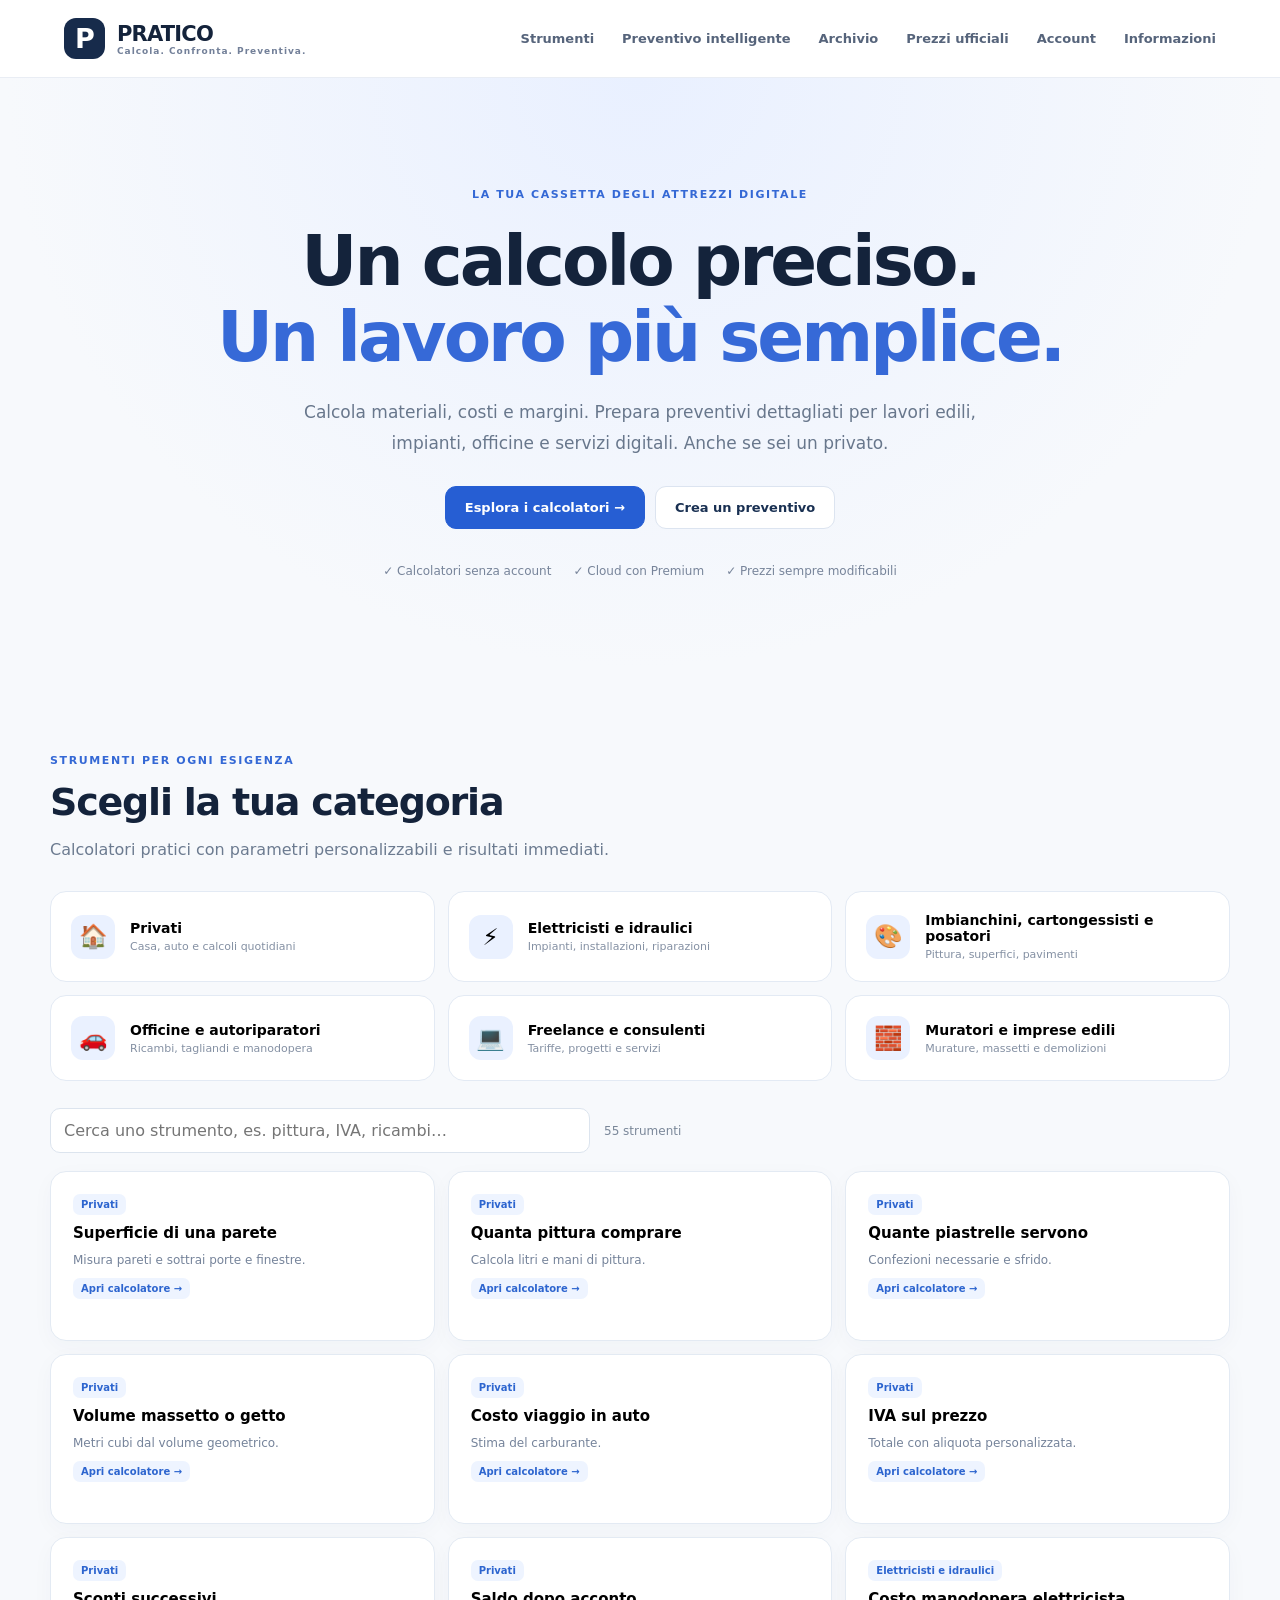
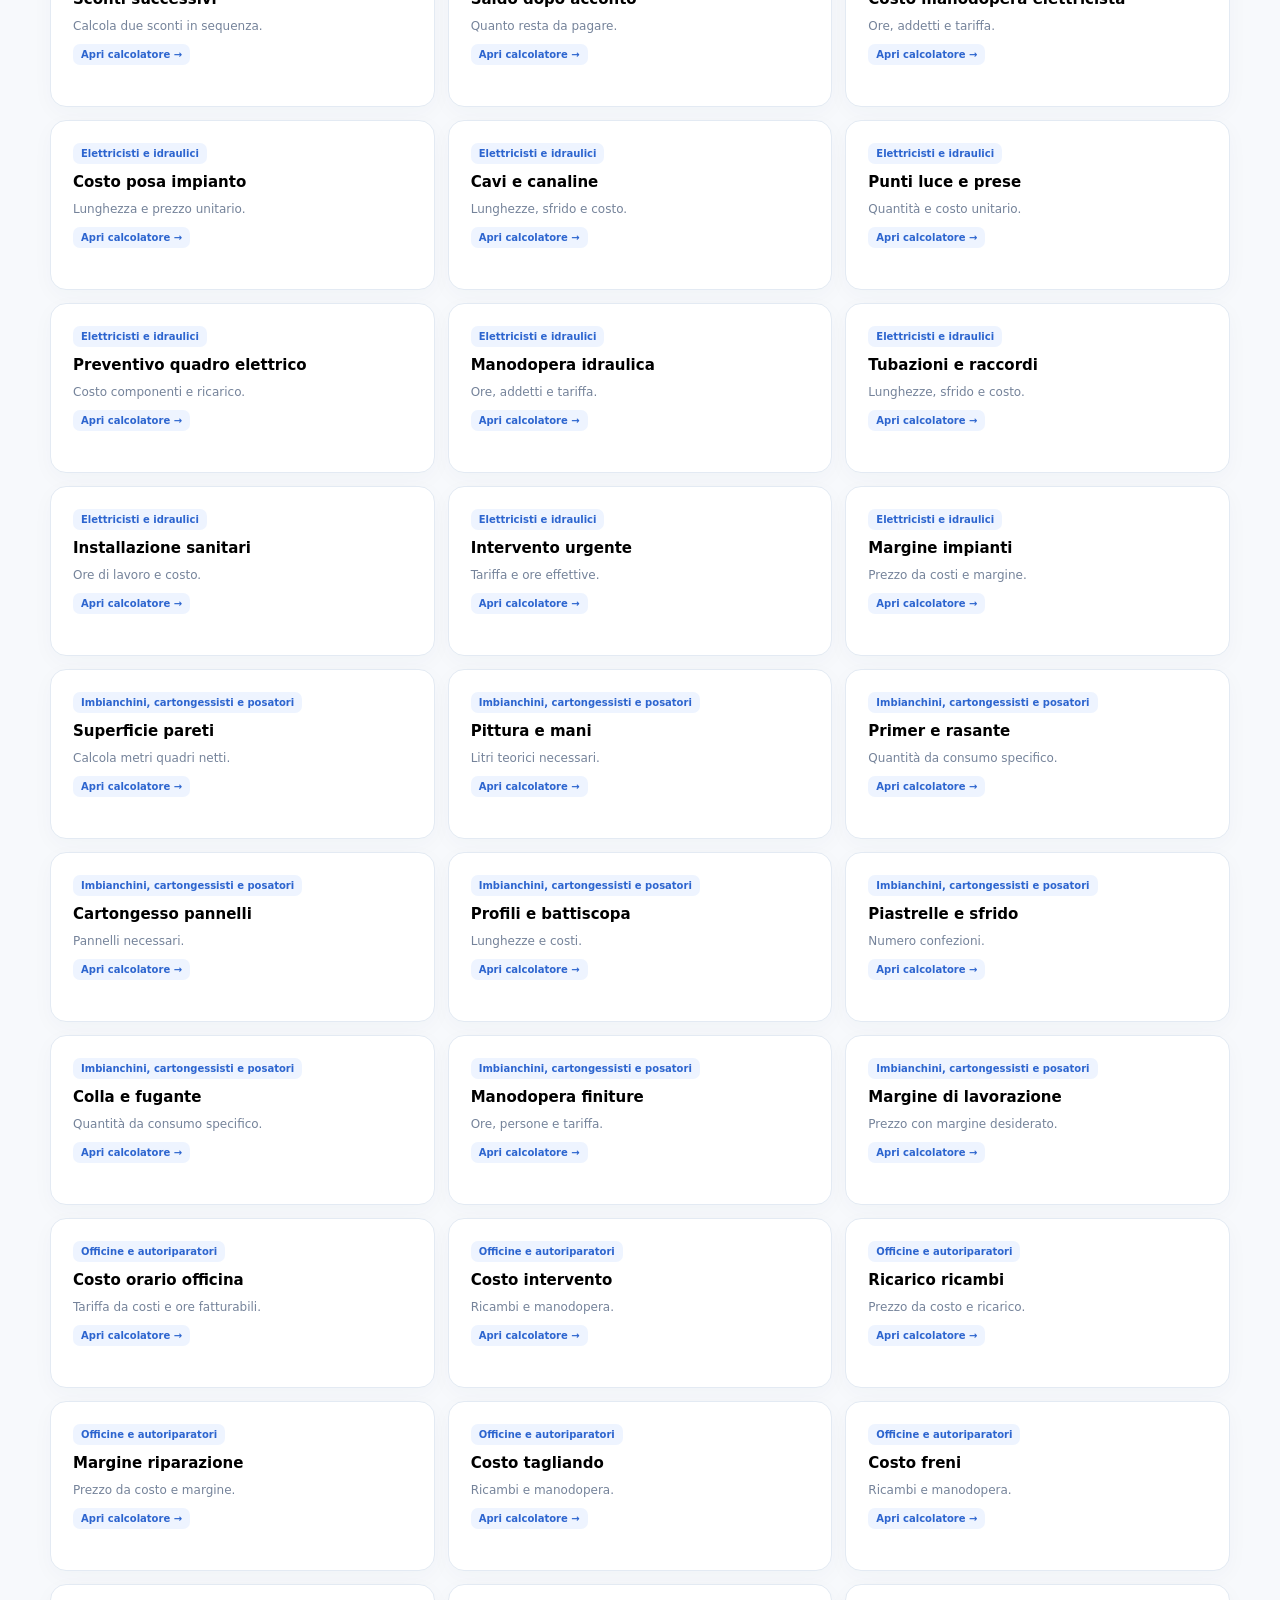
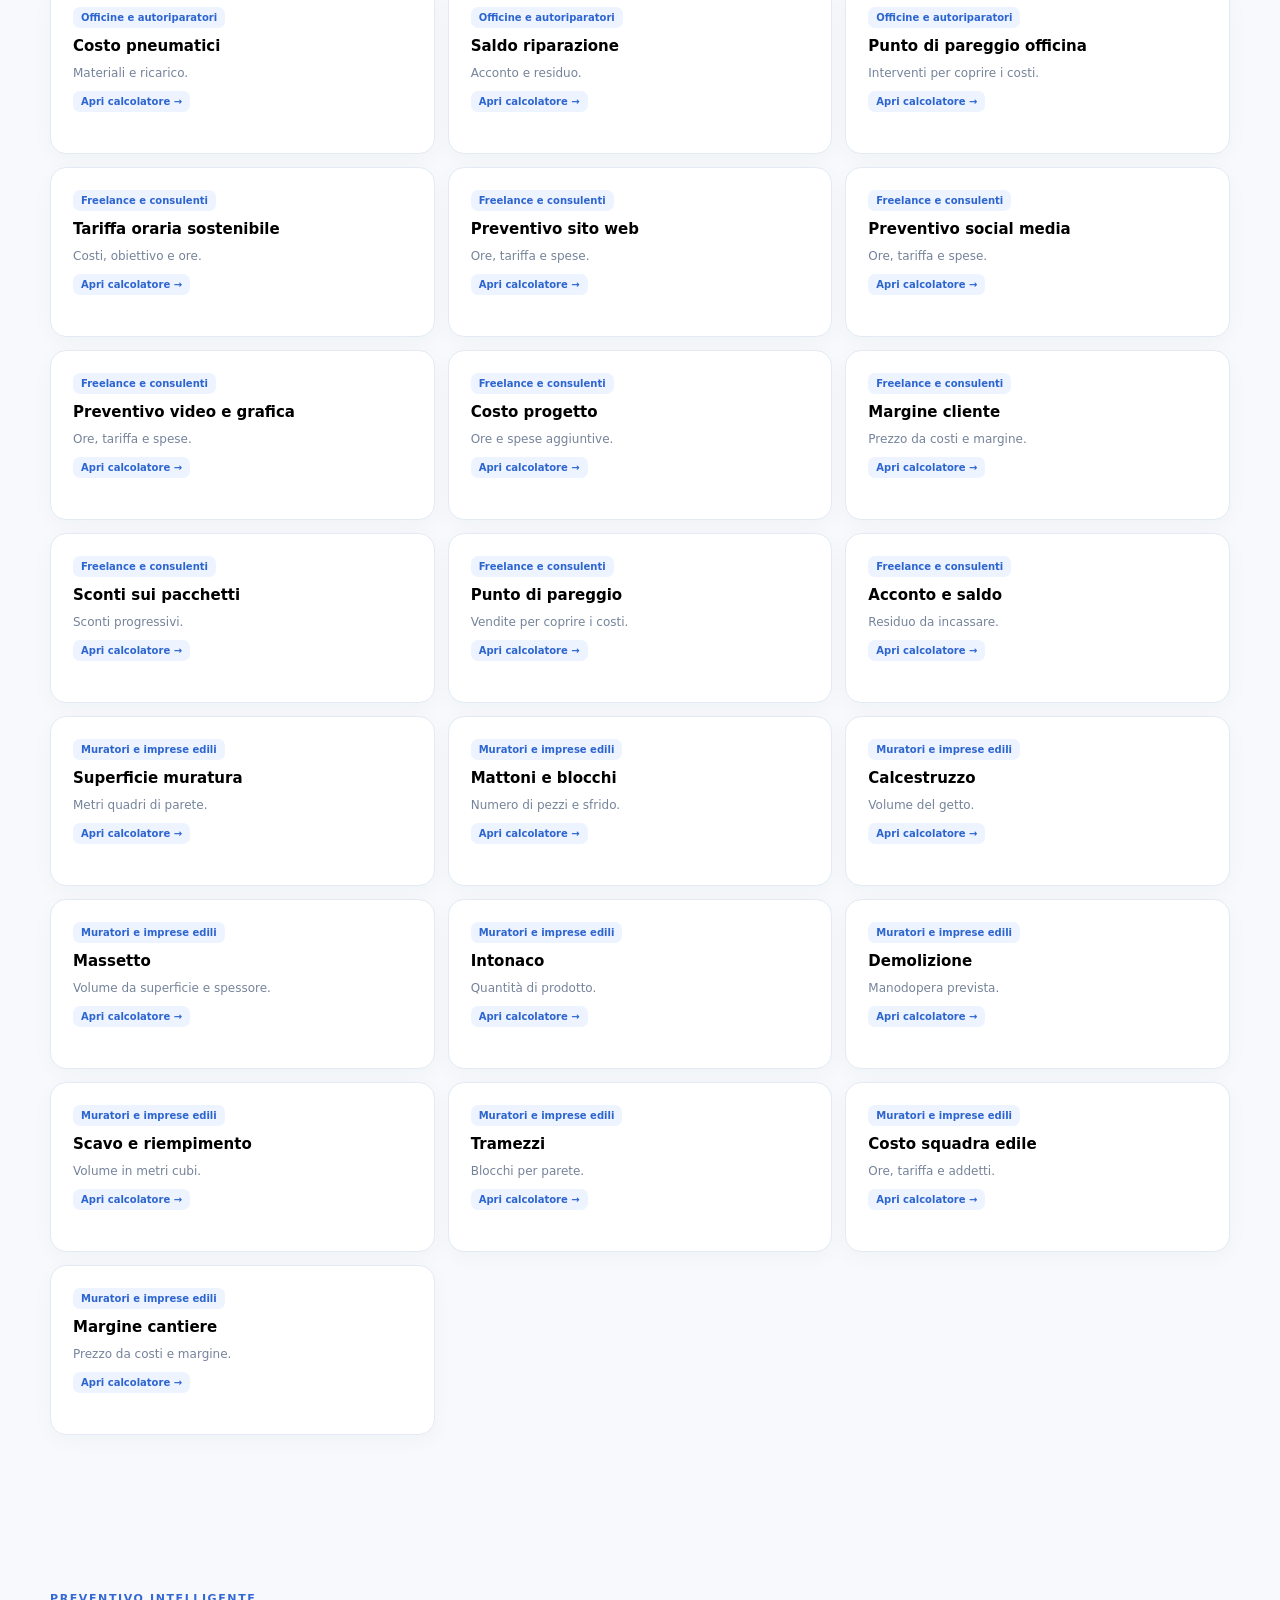
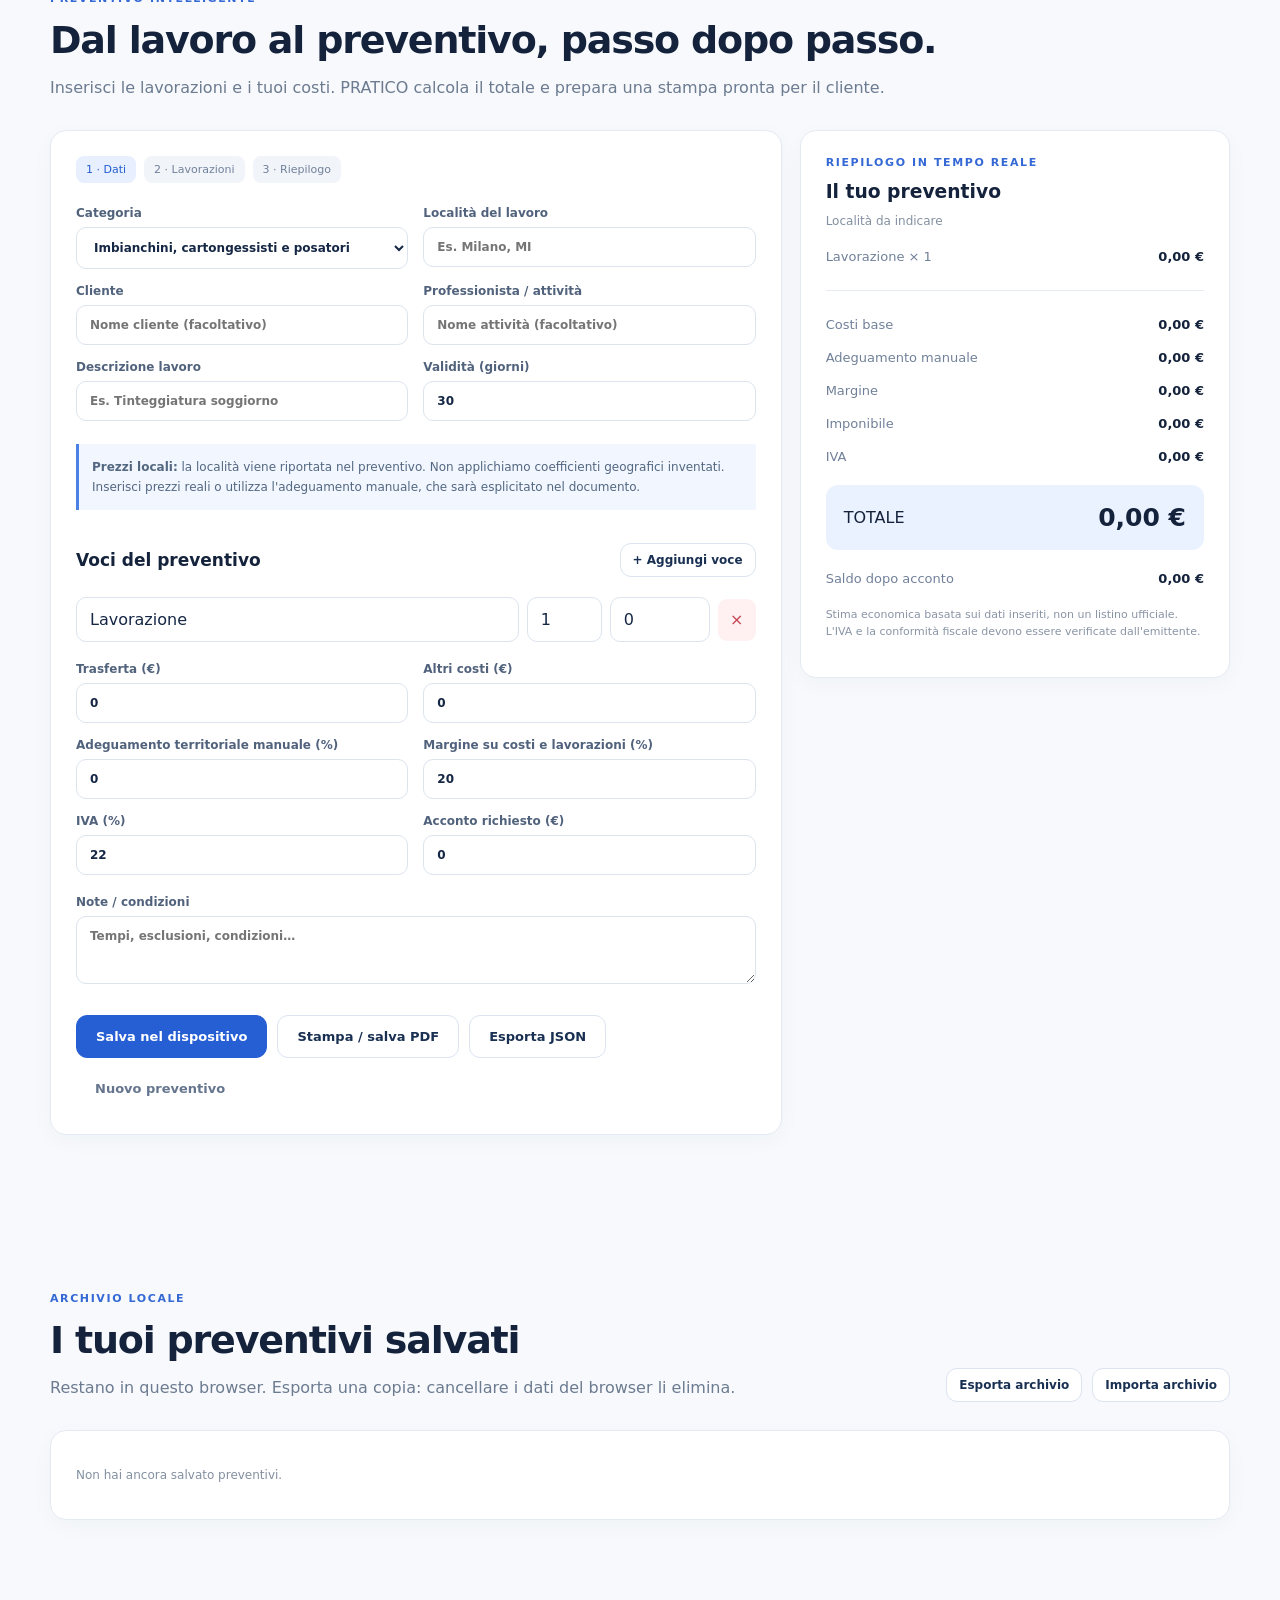
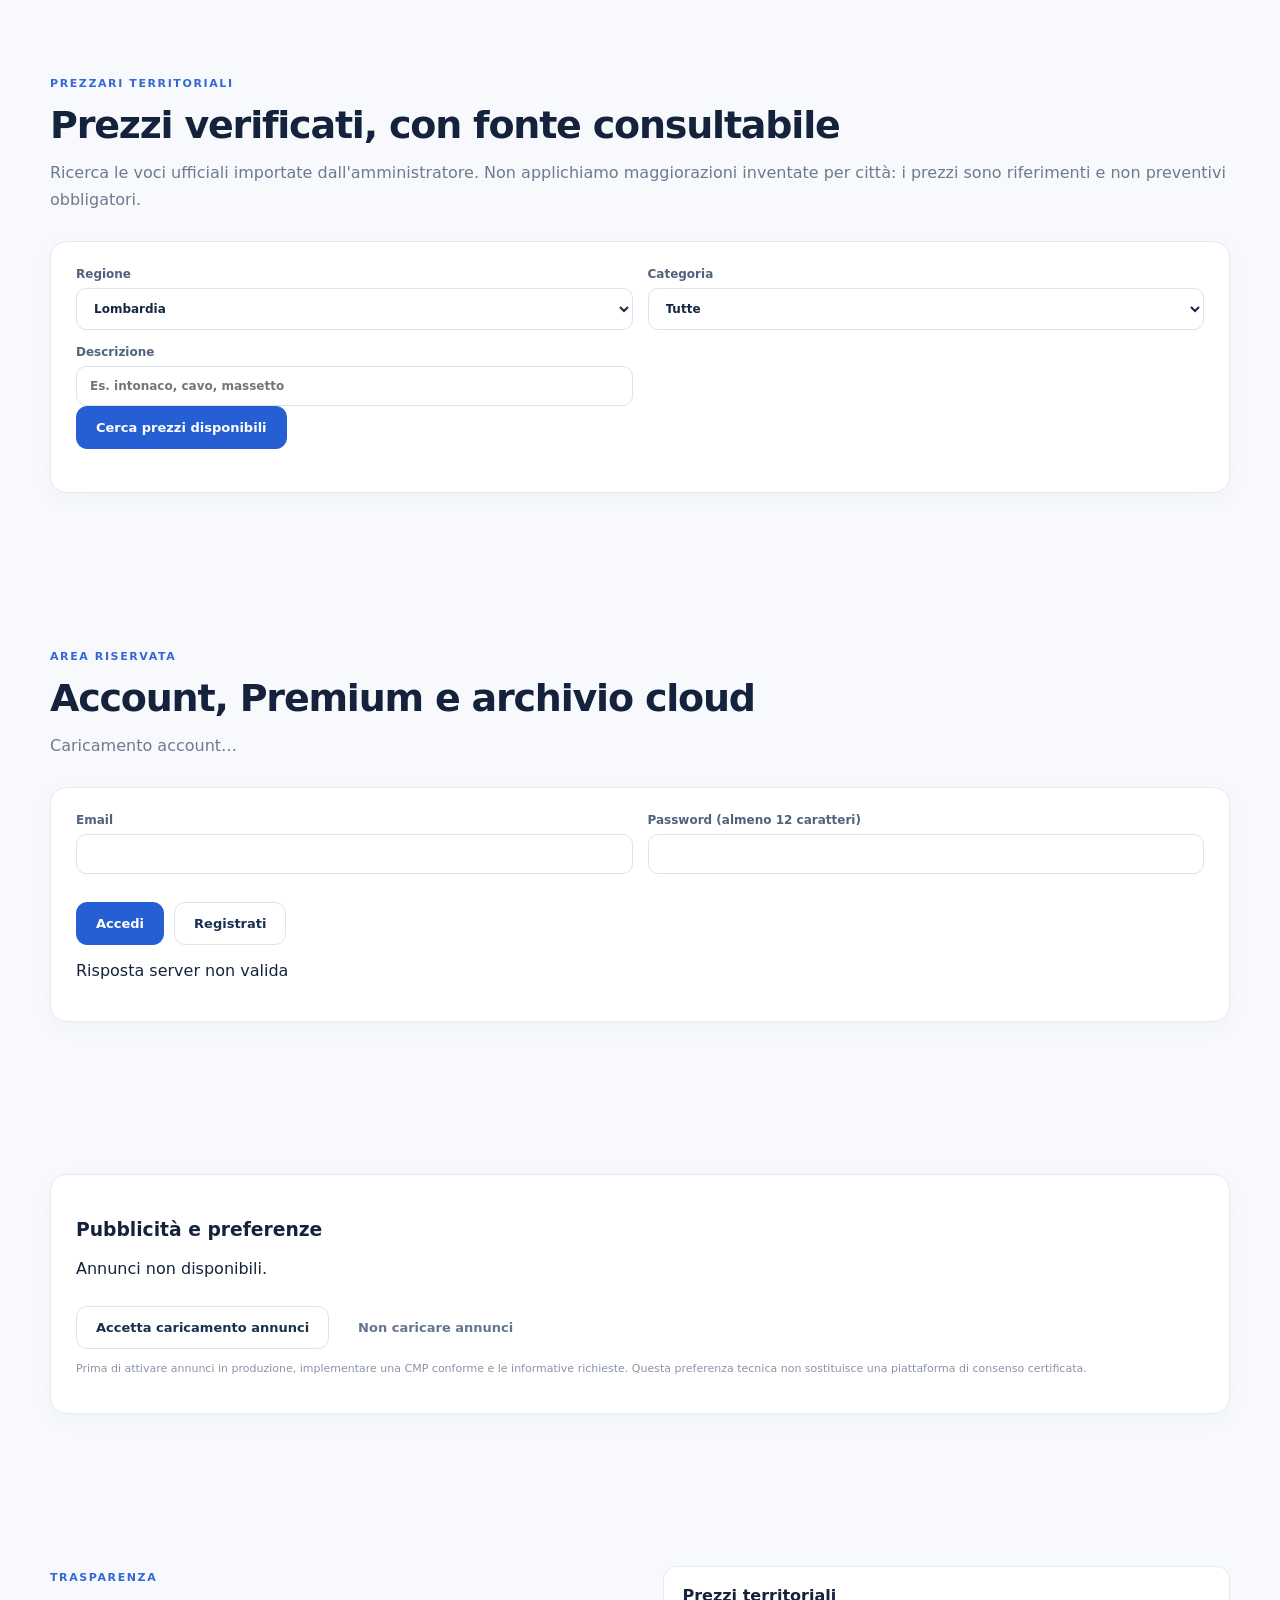
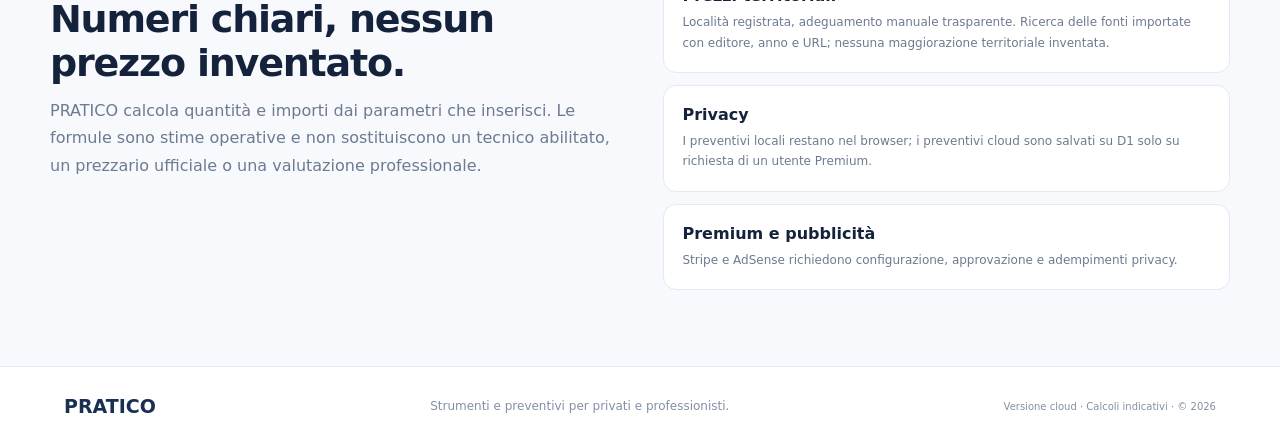
==== index.html @ 4f4bc115 "Add files via upload" ====
<!doctype html><html lang="it"><head><meta charset="UTF-8"><meta name="viewport" content="width=device-width, initial-scale=1"><meta name="theme-color" content="#101c35"><meta name="description" content="PRATICO: calcolatori per privati e professionisti, stime e preventivi guidati."><title>PRATICO | Calcola. Confronta. Preventiva.</title><link rel="stylesheet" href="/style.css"></head><body>
<header class="top"><a class="brand" href="#home" aria-label="PRATICO home"><span class="mark">P</span><span>PRATICO<small>Calcola. Confronta. Preventiva.</small></span></a><nav aria-label="Navigazione"><a href="#strumenti">Strumenti</a><a href="#preventivo">Preventivo intelligente</a><a href="#archivio">Archivio</a><a href="#prezzi">Prezzi ufficiali</a><a href="#account">Account</a><a href="#info">Informazioni</a></nav><button class="menu" id="menu" aria-label="Apri menu">☰</button></header>
<main><section class="hero" id="home"><div class="eyebrow">LA TUA CASSETTA DEGLI ATTREZZI DIGITALE</div><h1>Un calcolo preciso.<br><em>Un lavoro più semplice.</em></h1><p>Calcola materiali, costi e margini. Prepara preventivi dettagliati per lavori edili, impianti, officine e servizi digitali. Anche se sei un privato.</p><div class="actions"><a class="btn primary" href="#strumenti">Esplora i calcolatori →</a><a class="btn ghost" href="#preventivo">Crea un preventivo</a></div><div class="trust"><span>✓ Calcolatori senza account</span><span>✓ Cloud con Premium</span><span>✓ Prezzi sempre modificabili</span></div></section>
<section class="section" id="strumenti"><div class="section-head"><div><span class="eyebrow">STRUMENTI PER OGNI ESIGENZA</span><h2>Scegli la tua categoria</h2><p>Calcolatori pratici con parametri personalizzabili e risultati immediati.</p></div></div><div id="categories" class="category-grid"></div><div class="toolbar"><input id="search" type="search" placeholder="Cerca uno strumento, es. pittura, IVA, ricambi…" aria-label="Cerca strumenti"><span id="toolcount"></span></div><div id="tools" class="tool-grid"></div><div id="toolPanel" class="panel tool-panel" hidden></div></section>
<section class="section" id="preventivo"><div class="section-head"><div><span class="eyebrow">PREVENTIVO INTELLIGENTE</span><h2>Dal lavoro al preventivo, passo dopo passo.</h2><p>Inserisci le lavorazioni e i tuoi costi. PRATICO calcola il totale e prepara una stampa pronta per il cliente.</p></div></div><div class="quote-layout"><div class="panel"><div class="steps"><span class="active">1 · Dati</span><span>2 · Lavorazioni</span><span>3 · Riepilogo</span></div><div class="form-grid"><label>Categoria<select id="qCategory"></select></label><label>Località del lavoro<input id="qCity" placeholder="Es. Milano, MI" autocomplete="address-level2"></label><label>Cliente<input id="qClient" placeholder="Nome cliente (facoltativo)"></label><label>Professionista / attività<input id="qBusiness" placeholder="Nome attività (facoltativo)"></label><label>Descrizione lavoro<input id="qTitle" placeholder="Es. Tinteggiatura soggiorno"></label><label>Validità (giorni)<input id="qValidity" type="number" min="1" max="365" value="30"></label></div><div class="notice"><strong>Prezzi locali:</strong> la località viene riportata nel preventivo. Non applichiamo coefficienti geografici inventati. Inserisci prezzi reali o utilizza l'adeguamento manuale, che sarà esplicitato nel documento.</div><div class="subhead"><h3>Voci del preventivo</h3><button class="btn small ghost" id="addLine">+ Aggiungi voce</button></div><div id="lines"></div><div class="form-grid bottom-fields"><label>Trasferta (€)<input id="qTravel" type="number" min="0" step="0.01" value="0"></label><label>Altri costi (€)<input id="qExtra" type="number" min="0" step="0.01" value="0"></label><label>Adeguamento territoriale manuale (%)<input id="qTerritory" type="number" step="0.5" value="0"></label><label>Margine su costi e lavorazioni (%)<input id="qMargin" type="number" min="0" max="95" step="1" value="20"></label><label>IVA (%)<input id="qVat" type="number" min="0" max="100" step="0.5" value="22"></label><label>Acconto richiesto (€)<input id="qDeposit" type="number" min="0" step="0.01" value="0"></label></div><label class="full">Note / condizioni<textarea id="qNotes" rows="3" placeholder="Tempi, esclusioni, condizioni…"></textarea></label><div class="actions wrap"><button class="btn primary" id="saveQuote">Salva nel dispositivo</button><button class="btn ghost" id="printQuote">Stampa / salva PDF</button><button class="btn ghost" id="downloadQuote">Esporta JSON</button><button class="btn subtle" id="resetQuote">Nuovo preventivo</button></div></div><aside class="panel quote-summary"><div class="eyebrow">RIEPILOGO IN TEMPO REALE</div><h3 id="sumTitle">Il tuo preventivo</h3><p id="sumCity" class="muted">Località da indicare</p><div id="sumLines"></div><hr><div class="sum-row"><span>Costi base</span><strong id="sumBase">€ 0,00</strong></div><div class="sum-row"><span>Adeguamento manuale</span><strong id="sumTerritory">€ 0,00</strong></div><div class="sum-row"><span>Margine</span><strong id="sumMargin">€ 0,00</strong></div><div class="sum-row"><span>Imponibile</span><strong id="sumNet">€ 0,00</strong></div><div class="sum-row"><span>IVA</span><strong id="sumVat">€ 0,00</strong></div><div class="total"><span>TOTALE</span><strong id="sumTotal">€ 0,00</strong></div><div class="sum-row"><span>Saldo dopo acconto</span><strong id="sumBalance">€ 0,00</strong></div><p class="fine">Stima economica basata sui dati inseriti, non un listino ufficiale. L'IVA e la conformità fiscale devono essere verificate dall'emittente.</p></aside></div></section>
<section class="section" id="archivio"><div class="section-head"><div><span class="eyebrow">ARCHIVIO LOCALE</span><h2>I tuoi preventivi salvati</h2><p>Restano in questo browser. Esporta una copia: cancellare i dati del browser li elimina.</p></div><div class="actions"><button class="btn ghost small" id="backup">Esporta archivio</button><label class="btn ghost small file-label">Importa archivio<input id="restore" type="file" accept="application/json" hidden></label></div></div><div id="savedQuotes" class="saved-list"></div></section>
<section class="section" id="prezzi"><div class="section-head"><div><span class="eyebrow">PREZZARI TERRITORIALI</span><h2>Prezzi verificati, con fonte consultabile</h2><p>Ricerca le voci ufficiali importate dall'amministratore. Non applichiamo maggiorazioni inventate per città: i prezzi sono riferimenti e non preventivi obbligatori.</p></div></div><div class="panel"><div class="form-grid"><label>Regione<select id="priceRegion"><option>Lombardia</option><option>Calabria</option><option>Lazio</option><option>Piemonte</option><option>Campania</option><option>Veneto</option><option>Emilia-Romagna</option><option>Toscana</option><option>Sicilia</option><option>Puglia</option><option>Abruzzo</option><option>Basilicata</option><option>Friuli-Venezia Giulia</option><option>Liguria</option><option>Marche</option><option>Molise</option><option>Sardegna</option><option>Trentino-Alto Adige</option><option>Umbria</option><option>Valle d'Aosta</option></select></label><label>Categoria<select id="priceCategory"><option value="">Tutte</option><option value="impianti">Impianti</option><option value="finiture">Finiture</option><option value="edilizia">Edilizia</option><option value="officine">Officine</option><option value="freelance">Freelance</option></select></label><label>Descrizione<input id="priceQuery" placeholder="Es. intonaco, cavo, massetto"></label></div><button class="btn primary" id="priceSearchBtn">Cerca prezzi disponibili</button><div id="priceResults" class="saved-list" style="margin-top:18px"></div></div></section><section class="section" id="account"><div class="section-head"><div><span class="eyebrow">AREA RISERVATA</span><h2>Account, Premium e archivio cloud</h2><p id="accountStatus">Caricamento account…</p></div></div><div class="panel"><div id="loginPanel"><div class="form-grid"><label>Email<input type="email" id="email" autocomplete="email"></label><label>Password (almeno 12 caratteri)<input type="password" id="password" autocomplete="current-password"></label></div><div class="actions wrap"><button class="btn primary" id="loginBtn">Accedi</button><button class="btn ghost" id="registerBtn">Registrati</button></div></div><div id="memberPanel" hidden><div class="actions wrap"><button class="btn primary" id="checkoutBtn">Attiva Premium</button><button class="btn ghost" id="portalBtn">Gestisci abbonamento</button><button class="btn ghost" id="logoutBtn">Esci</button></div><p>Premium: archivio cloud dei preventivi. Il pagamento si apre solo quando Stripe è configurato.</p><div class="actions wrap"><button class="btn primary" id="cloudSaveBtn">Salva preventivo corrente nel cloud</button><button class="btn ghost" id="cloudLoadBtn">Carica archivio cloud</button></div><div id="cloudQuotes" class="saved-list"></div></div><p id="cloudMessage" role="status" aria-live="polite"></p></div><div class="panel" id="adminPanel" hidden style="margin-top:20px"><h3>Amministrazione</h3><p id="adminStats">Caricamento statistiche…</p><p>Importa solo prezzi verificati e utilizzabili secondo la licenza della fonte. Il formato JSON è documentato nel README.</p><label>Importazione fonte e prezzi (JSON)<textarea id="adminImportJson" rows="7" placeholder="Incolla JSON validato"></textarea></label><button class="btn primary" id="adminImportBtn">Importa prezzi verificati</button></div></section><section class="section" id="pubblicita"><div class="panel"><h3>Pubblicità e preferenze</h3><p id="adsState">Caricamento…</p><div id="adContainer"></div><div class="actions wrap"><button class="btn ghost" id="adsAcceptBtn">Accetta caricamento annunci</button><button class="btn subtle" id="adsRejectBtn">Non caricare annunci</button></div><p class="fine">Prima di attivare annunci in produzione, implementare una CMP conforme e le informative richieste. Questa preferenza tecnica non sostituisce una piattaforma di consenso certificata.</p></div></section><section class="section info" id="info"><div><span class="eyebrow">TRASPARENZA</span><h2>Numeri chiari, nessun prezzo inventato.</h2><p>PRATICO calcola quantità e importi dai parametri che inserisci. Le formule sono stime operative e non sostituiscono un tecnico abilitato, un prezzario ufficiale o una valutazione professionale.</p></div><div class="info-cards"><div><strong>Prezzi territoriali</strong><p>Località registrata, adeguamento manuale trasparente. Ricerca delle fonti importate con editore, anno e URL; nessuna maggiorazione territoriale inventata.</p></div><div><strong>Privacy</strong><p>I preventivi locali restano nel browser; i preventivi cloud sono salvati su D1 solo su richiesta di un utente Premium.</p></div><div><strong>Premium e pubblicità</strong><p>Stripe e AdSense richiedono configurazione, approvazione e adempimenti privacy.</p></div></div></section></main><footer><strong>PRATICO</strong><span>Strumenti e preventivi per privati e professionisti.</span><small>Versione cloud · Calcoli indicativi · © <span id="year"></span></small></footer><div id="toast" role="status" aria-live="polite"></div><script type="module" src="/app.js"></script><script type="module" src="/cloud.js"></script></body></html>
---- style.css ----
:root{font-family:Inter,ui-sans-serif,system-ui,-apple-system,BlinkMacSystemFont,"Segoe UI",sans-serif;color:#14233b;background:#f7f9fc;font-synthesis:none}*{box-sizing:border-box}html{scroll-behavior:smooth}body{margin:0}button,input,select,textarea{font:inherit}button{cursor:pointer}a{text-decoration:none;color:inherit}.top{height:78px;display:flex;align-items:center;justify-content:space-between;padding:0 max(5%,calc((100vw - 1220px)/2));background:white;border-bottom:1px solid #e9edf4;position:sticky;top:0;z-index:10}.brand{display:flex;align-items:center;gap:12px;font-size:21px;font-weight:850;letter-spacing:-.8px}.brand small{display:block;font-size:9px;letter-spacing:1px;font-weight:700;color:#738099}.mark{display:grid;place-items:center;background:#172b4b;color:white;border-radius:12px;width:41px;height:41px;font-size:27px}.top nav{display:flex;gap:28px;font-size:13px;font-weight:650;color:#56647b}.top nav a:hover{color:#2164df}.menu{display:none;background:none;border:0;font-size:23px}.hero{padding:110px 5% 95px;text-align:center;background:radial-gradient(ellipse at 50% 0%,#e9f0ff 0%,#f7f9fc 70%)}.eyebrow{font-size:11px;letter-spacing:1.6px;font-weight:800;color:#3468d5}.hero h1{font-size:clamp(39px,5.4vw,75px);line-height:1.1;letter-spacing:-3px;margin:22px auto;max-width:960px}.hero h1 em{font-style:normal;color:#3669d7}.hero p{max-width:700px;margin:auto;color:#68778c;line-height:1.8;font-size:17px}.actions{display:flex;gap:10px;justify-content:center;margin-top:28px}.btn{display:inline-flex;align-items:center;justify-content:center;gap:8px;border-radius:11px;padding:13px 19px;font-size:13px;font-weight:750;border:1px solid #dce4f0;background:white;color:#193052}.btn.primary{background:#265ed3;border-color:#265ed3;color:white}.btn.primary:hover{background:#174bb5}.btn.ghost:hover{border-color:#7da4eb}.btn.small{padding:9px 12px;font-size:12px}.btn.subtle{border:0;color:#65758d;background:transparent}.trust{display:flex;justify-content:center;gap:22px;margin-top:35px;color:#77849a;font-size:12px}.section{max-width:1220px;margin:auto;padding:76px 20px;scroll-margin-top:78px}.section-head{display:flex;align-items:end;justify-content:space-between;gap:20px;margin-bottom:28px}.section h2{font-size:clamp(27px,3vw,38px);letter-spacing:-1.2px;margin:12px 0}.section-head p,.info p{color:#6c7b90;line-height:1.7;margin:0}.category-grid{display:grid;grid-template-columns:repeat(3,1fr);gap:13px}.category{border:1px solid #e3eaf4;border-radius:16px;background:#fff;padding:20px;text-align:left;display:flex;gap:15px;align-items:center;transition:.2s}.category:hover,.category.active{border-color:#6796e9;box-shadow:0 7px 20px #315b9a12}.category.active{background:#eef4ff}.cat-icon{width:44px;height:44px;flex:none;display:grid;place-items:center;border-radius:12px;background:#eaf1ff;font-size:23px}.category strong{display:block;font-size:14px}.category small{display:block;margin-top:4px;color:#8490a3;font-size:11px}.toolbar{display:flex;gap:14px;align-items:center;margin:27px 0 18px}.toolbar input{width:min(540px,100%)}.toolbar span{font-size:12px;color:#7a8799}input,select,textarea{width:100%;border:1px solid #dce4ee;background:#fff;padding:12px 13px;border-radius:10px;color:#152744;outline:none}input:focus,select:focus,textarea:focus{border-color:#6d9be7;box-shadow:0 0 0 3px #dce9ff}.tool-grid{display:grid;grid-template-columns:repeat(3,1fr);gap:13px}.tool-card,.panel{border:1px solid #e3eaf3;border-radius:16px;background:white;box-shadow:0 6px 22px #23385b08}.tool-card{padding:22px;text-align:left;display:flex;flex-direction:column;align-items:start;gap:9px;min-height:170px}.tool-card:hover{border-color:#6d9be7;transform:translateY(-2px)}.tool-card strong{font-size:15px}.tool-card p{color:#75839a;font-size:12px;line-height:1.5;margin:0}.tool-card .tag{font-size:10px;color:#2d65cf;font-weight:750;background:#eef4ff;padding:5px 8px;border-radius:7px}.tool-panel{padding:25px;margin-top:22px}.tool-panel h3{margin:0 0 6px;font-size:23px}.tool-panel p{color:#718099;font-size:13px;line-height:1.6}.calc-fields{display:grid;grid-template-columns:repeat(3,1fr);gap:13px;margin-top:20px}.calc-fields label,.form-grid label,.full{display:block;font-size:12px;color:#51627c;font-weight:650}.calc-fields input,.form-grid input,.form-grid select,.full textarea{margin-top:7px}.result{background:#eef4ff;padding:18px;border-radius:12px;margin-top:18px}.result strong{font-size:27px;display:block;margin:4px 0}.result small{color:#6b7890}.quote-layout{display:grid;grid-template-columns:minmax(0,1.7fr) minmax(270px,1fr);gap:18px;align-items:start}.panel{padding:25px}.steps{display:flex;gap:8px;margin-bottom:23px;flex-wrap:wrap}.steps span{font-size:11px;padding:7px 10px;background:#f1f4f9;color:#71809a;border-radius:8px}.steps .active{background:#e8f0ff;color:#245dce}.form-grid{display:grid;grid-template-columns:1fr 1fr;gap:15px}.notice{font-size:12px;color:#536780;background:#f1f6ff;border-left:3px solid #4b80e4;padding:13px;margin:23px 0;line-height:1.7}.subhead{display:flex;justify-content:space-between;align-items:center;gap:12px}.subhead h3{font-size:17px}.line{display:grid;grid-template-columns:minmax(0,2fr) 75px 100px 38px;gap:8px;margin:10px 0;align-items:center}.line button{background:#fff0f1;border:0;border-radius:9px;height:42px;color:#c34351}.bottom-fields{margin:20px 0}.full{margin-top:10px}.wrap{flex-wrap:wrap;justify-content:flex-start}.quote-summary{position:sticky;top:98px}.quote-summary h3{margin:12px 0 4px}.muted{color:#8390a1;font-size:12px}.sum-row{display:flex;justify-content:space-between;gap:12px;padding:9px 0;font-size:13px}.sum-row span{color:#718099}.sum-row strong{white-space:nowrap}.total{display:flex;justify-content:space-between;align-items:center;background:#eaf1ff;border-radius:12px;padding:18px;margin:12px 0}.total strong{font-size:25px}.fine{font-size:11px;color:#8994a5;line-height:1.6}.quote-summary hr{border:0;border-top:1px solid #e7ecf4;margin:17px 0}.saved-list{display:grid;gap:12px}.saved-item{background:#fff;border:1px solid #e3eaf3;padding:17px;border-radius:13px;display:flex;justify-content:space-between;align-items:center;gap:12px}.saved-item small{display:block;color:#8994a5;margin-top:5px}.saved-item .actions{margin:0}.info{display:grid;grid-template-columns:1fr 1fr;gap:45px}.info-cards{display:grid;gap:12px}.info-cards>div{background:white;border:1px solid #e3eaf3;border-radius:13px;padding:19px}.info-cards p{font-size:12px;margin-top:7px}footer{border-top:1px solid #e4eaf2;background:white;display:flex;justify-content:space-between;gap:12px;align-items:center;padding:28px 5%;font-size:12px;color:#8290a4}footer strong{color:#193052;font-size:19px}#toast{position:fixed;bottom:22px;right:22px;background:#142a4b;color:white;padding:12px 18px;border-radius:10px;opacity:0;pointer-events:none;transition:opacity .2s;z-index:30;font-size:13px}#toast.show{opacity:1}@media(max-width:900px){.category-grid,.tool-grid{grid-template-columns:repeat(2,1fr)}.quote-layout,.info{grid-template-columns:1fr}.quote-summary{position:static}.top nav{gap:13px}.top{padding:0 20px}}@media(max-width:650px){.top{height:66px}.top nav{display:none;position:absolute;top:66px;left:0;right:0;background:white;padding:20px;box-shadow:0 12px 20px #182b4b12;flex-direction:column}.top nav.open{display:flex}.menu{display:block}.hero{padding:68px 20px}.hero h1{letter-spacing:-1.5px}.hero p{font-size:14px}.trust{flex-wrap:wrap;gap:12px}.actions{flex-wrap:wrap}.section{padding:52px 16px}.category-grid,.tool-grid{grid-template-columns:1fr 1fr;gap:9px}.category{padding:13px;gap:8px;align-items:flex-start}.cat-icon{width:35px;height:35px;font-size:19px}.category strong{font-size:12px}.category small{font-size:10px}.tool-card{padding:15px;min-height:165px}.tool-card strong{font-size:13px}.panel{padding:17px}.calc-fields{grid-template-columns:1fr 1fr}.form-grid{grid-template-columns:1fr}.line{grid-template-columns:1fr 58px 77px 32px;gap:5px}.line input{padding:9px 6px;font-size:12px}.line button{height:37px}.section-head{align-items:start;flex-direction:column}footer{flex-direction:column;align-items:start}.saved-item{align-items:start;flex-direction:column}.saved-item .actions{justify-content:flex-start}}
@media print{.top,.hero,#strumenti,.steps,.notice,.subhead,.bottom-fields,.form-grid,.full,.actions,#archivio,#info,footer,.section-head,#lines,.fine{display:none!important}body{background:white}.section{padding:0}.quote-layout{display:block}.quote-layout>.panel:first-child{display:none}.quote-summary{border:0;box-shadow:none;padding:20px}.quote-summary:before{content:'PRATICO · Riepilogo preventivo';display:block;font-weight:bold;font-size:22px;margin-bottom:30px}.quote-summary .total{background:#eee}#sumLines{margin-top:30px}}
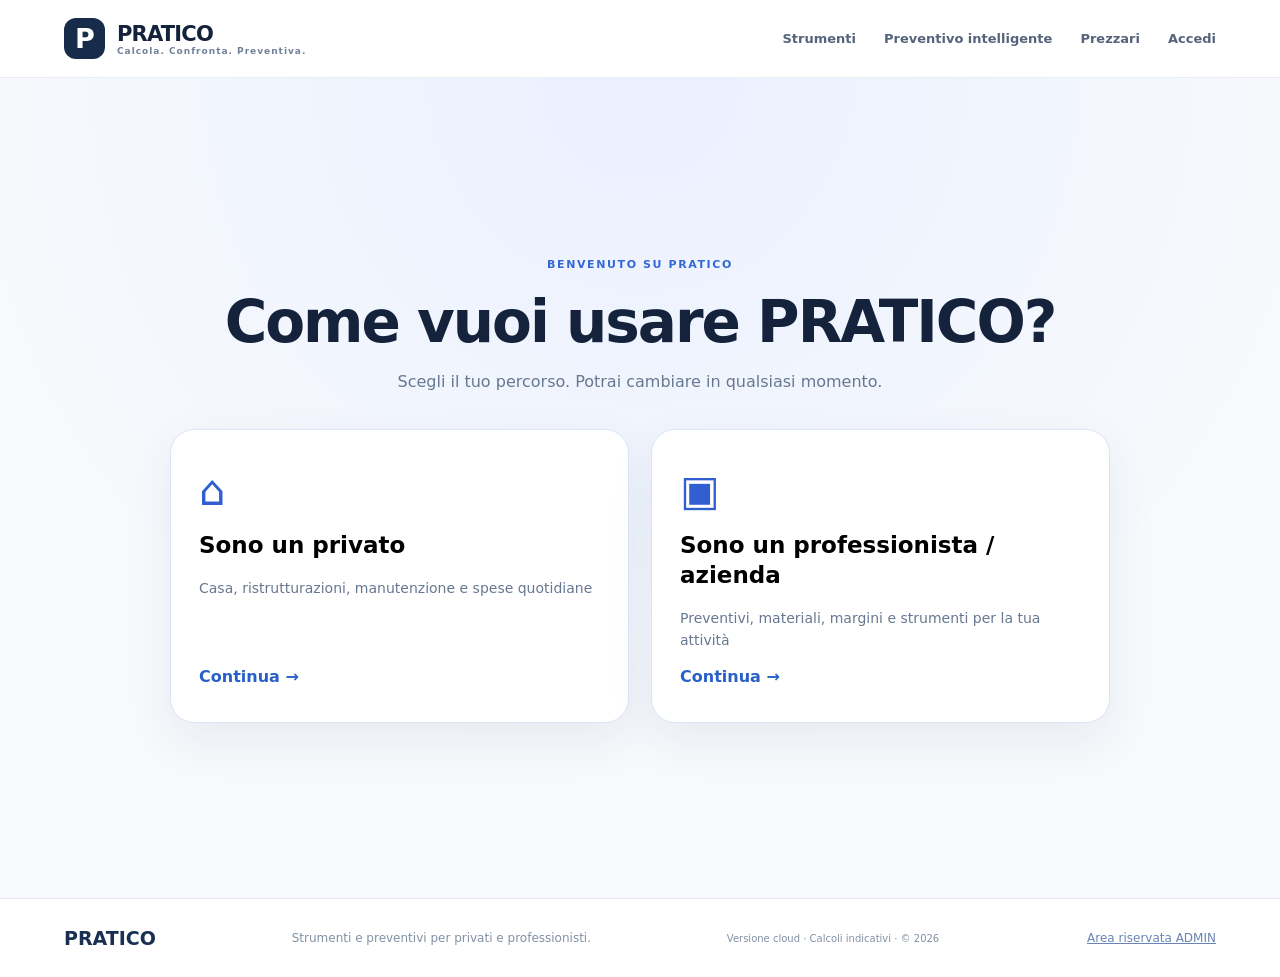
==== commit 5bd0ff26: "Add files via upload" ====
--- a/index.html
+++ b/index.html
@@ -1,7 +1,7 @@
 <!doctype html><html lang="it"><head><meta charset="UTF-8"><meta name="viewport" content="width=device-width, initial-scale=1"><meta name="theme-color" content="#101c35"><meta name="description" content="PRATICO: calcolatori per privati e professionisti, stime e preventivi guidati."><title>PRATICO | Calcola. Confronta. Preventiva.</title><link rel="stylesheet" href="/style.css"></head><body>
-<header class="top"><a class="brand" href="#home" aria-label="PRATICO home"><span class="mark">P</span><span>PRATICO<small>Calcola. Confronta. Preventiva.</small></span></a><nav aria-label="Navigazione"><a href="#strumenti">Strumenti</a><a href="#preventivo">Preventivo intelligente</a><a href="#archivio">Archivio</a><a href="#prezzi">Prezzi ufficiali</a><a href="#account">Account</a><a href="#info">Informazioni</a></nav><button class="menu" id="menu" aria-label="Apri menu">☰</button></header>
-<main><section class="hero" id="home"><div class="eyebrow">LA TUA CASSETTA DEGLI ATTREZZI DIGITALE</div><h1>Un calcolo preciso.<br><em>Un lavoro più semplice.</em></h1><p>Calcola materiali, costi e margini. Prepara preventivi dettagliati per lavori edili, impianti, officine e servizi digitali. Anche se sei un privato.</p><div class="actions"><a class="btn primary" href="#strumenti">Esplora i calcolatori →</a><a class="btn ghost" href="#preventivo">Crea un preventivo</a></div><div class="trust"><span>✓ Calcolatori senza account</span><span>✓ Cloud con Premium</span><span>✓ Prezzi sempre modificabili</span></div></section>
-<section class="section" id="strumenti"><div class="section-head"><div><span class="eyebrow">STRUMENTI PER OGNI ESIGENZA</span><h2>Scegli la tua categoria</h2><p>Calcolatori pratici con parametri personalizzabili e risultati immediati.</p></div></div><div id="categories" class="category-grid"></div><div class="toolbar"><input id="search" type="search" placeholder="Cerca uno strumento, es. pittura, IVA, ricambi…" aria-label="Cerca strumenti"><span id="toolcount"></span></div><div id="tools" class="tool-grid"></div><div id="toolPanel" class="panel tool-panel" hidden></div></section>
-<section class="section" id="preventivo"><div class="section-head"><div><span class="eyebrow">PREVENTIVO INTELLIGENTE</span><h2>Dal lavoro al preventivo, passo dopo passo.</h2><p>Inserisci le lavorazioni e i tuoi costi. PRATICO calcola il totale e prepara una stampa pronta per il cliente.</p></div></div><div class="quote-layout"><div class="panel"><div class="steps"><span class="active">1 · Dati</span><span>2 · Lavorazioni</span><span>3 · Riepilogo</span></div><div class="form-grid"><label>Categoria<select id="qCategory"></select></label><label>Località del lavoro<input id="qCity" placeholder="Es. Milano, MI" autocomplete="address-level2"></label><label>Cliente<input id="qClient" placeholder="Nome cliente (facoltativo)"></label><label>Professionista / attività<input id="qBusiness" placeholder="Nome attività (facoltativo)"></label><label>Descrizione lavoro<input id="qTitle" placeholder="Es. Tinteggiatura soggiorno"></label><label>Validità (giorni)<input id="qValidity" type="number" min="1" max="365" value="30"></label></div><div class="notice"><strong>Prezzi locali:</strong> la località viene riportata nel preventivo. Non applichiamo coefficienti geografici inventati. Inserisci prezzi reali o utilizza l'adeguamento manuale, che sarà esplicitato nel documento.</div><div class="subhead"><h3>Voci del preventivo</h3><button class="btn small ghost" id="addLine">+ Aggiungi voce</button></div><div id="lines"></div><div class="form-grid bottom-fields"><label>Trasferta (€)<input id="qTravel" type="number" min="0" step="0.01" value="0"></label><label>Altri costi (€)<input id="qExtra" type="number" min="0" step="0.01" value="0"></label><label>Adeguamento territoriale manuale (%)<input id="qTerritory" type="number" step="0.5" value="0"></label><label>Margine su costi e lavorazioni (%)<input id="qMargin" type="number" min="0" max="95" step="1" value="20"></label><label>IVA (%)<input id="qVat" type="number" min="0" max="100" step="0.5" value="22"></label><label>Acconto richiesto (€)<input id="qDeposit" type="number" min="0" step="0.01" value="0"></label></div><label class="full">Note / condizioni<textarea id="qNotes" rows="3" placeholder="Tempi, esclusioni, condizioni…"></textarea></label><div class="actions wrap"><button class="btn primary" id="saveQuote">Salva nel dispositivo</button><button class="btn ghost" id="printQuote">Stampa / salva PDF</button><button class="btn ghost" id="downloadQuote">Esporta JSON</button><button class="btn subtle" id="resetQuote">Nuovo preventivo</button></div></div><aside class="panel quote-summary"><div class="eyebrow">RIEPILOGO IN TEMPO REALE</div><h3 id="sumTitle">Il tuo preventivo</h3><p id="sumCity" class="muted">Località da indicare</p><div id="sumLines"></div><hr><div class="sum-row"><span>Costi base</span><strong id="sumBase">€ 0,00</strong></div><div class="sum-row"><span>Adeguamento manuale</span><strong id="sumTerritory">€ 0,00</strong></div><div class="sum-row"><span>Margine</span><strong id="sumMargin">€ 0,00</strong></div><div class="sum-row"><span>Imponibile</span><strong id="sumNet">€ 0,00</strong></div><div class="sum-row"><span>IVA</span><strong id="sumVat">€ 0,00</strong></div><div class="total"><span>TOTALE</span><strong id="sumTotal">€ 0,00</strong></div><div class="sum-row"><span>Saldo dopo acconto</span><strong id="sumBalance">€ 0,00</strong></div><p class="fine">Stima economica basata sui dati inseriti, non un listino ufficiale. L'IVA e la conformità fiscale devono essere verificate dall'emittente.</p></aside></div></section>
-<section class="section" id="archivio"><div class="section-head"><div><span class="eyebrow">ARCHIVIO LOCALE</span><h2>I tuoi preventivi salvati</h2><p>Restano in questo browser. Esporta una copia: cancellare i dati del browser li elimina.</p></div><div class="actions"><button class="btn ghost small" id="backup">Esporta archivio</button><label class="btn ghost small file-label">Importa archivio<input id="restore" type="file" accept="application/json" hidden></label></div></div><div id="savedQuotes" class="saved-list"></div></section>
-<section class="section" id="prezzi"><div class="section-head"><div><span class="eyebrow">PREZZARI TERRITORIALI</span><h2>Prezzi verificati, con fonte consultabile</h2><p>Ricerca le voci ufficiali importate dall'amministratore. Non applichiamo maggiorazioni inventate per città: i prezzi sono riferimenti e non preventivi obbligatori.</p></div></div><div class="panel"><div class="form-grid"><label>Regione<select id="priceRegion"><option>Lombardia</option><option>Calabria</option><option>Lazio</option><option>Piemonte</option><option>Campania</option><option>Veneto</option><option>Emilia-Romagna</option><option>Toscana</option><option>Sicilia</option><option>Puglia</option><option>Abruzzo</option><option>Basilicata</option><option>Friuli-Venezia Giulia</option><option>Liguria</option><option>Marche</option><option>Molise</option><option>Sardegna</option><option>Trentino-Alto Adige</option><option>Umbria</option><option>Valle d'Aosta</option></select></label><label>Categoria<select id="priceCategory"><option value="">Tutte</option><option value="impianti">Impianti</option><option value="finiture">Finiture</option><option value="edilizia">Edilizia</option><option value="officine">Officine</option><option value="freelance">Freelance</option></select></label><label>Descrizione<input id="priceQuery" placeholder="Es. intonaco, cavo, massetto"></label></div><button class="btn primary" id="priceSearchBtn">Cerca prezzi disponibili</button><div id="priceResults" class="saved-list" style="margin-top:18px"></div></div></section><section class="section" id="account"><div class="section-head"><div><span class="eyebrow">AREA RISERVATA</span><h2>Account, Premium e archivio cloud</h2><p id="accountStatus">Caricamento account…</p></div></div><div class="panel"><div id="loginPanel"><div class="form-grid"><label>Email<input type="email" id="email" autocomplete="email"></label><label>Password (almeno 12 caratteri)<input type="password" id="password" autocomplete="current-password"></label></div><div class="actions wrap"><button class="btn primary" id="loginBtn">Accedi</button><button class="btn ghost" id="registerBtn">Registrati</button></div></div><div id="memberPanel" hidden><div class="actions wrap"><button class="btn primary" id="checkoutBtn">Attiva Premium</button><button class="btn ghost" id="portalBtn">Gestisci abbonamento</button><button class="btn ghost" id="logoutBtn">Esci</button></div><p>Premium: archivio cloud dei preventivi. Il pagamento si apre solo quando Stripe è configurato.</p><div class="actions wrap"><button class="btn primary" id="cloudSaveBtn">Salva preventivo corrente nel cloud</button><button class="btn ghost" id="cloudLoadBtn">Carica archivio cloud</button></div><div id="cloudQuotes" class="saved-list"></div></div><p id="cloudMessage" role="status" aria-live="polite"></p></div><div class="panel" id="adminPanel" hidden style="margin-top:20px"><h3>Amministrazione</h3><p id="adminStats">Caricamento statistiche…</p><p>Importa solo prezzi verificati e utilizzabili secondo la licenza della fonte. Il formato JSON è documentato nel README.</p><label>Importazione fonte e prezzi (JSON)<textarea id="adminImportJson" rows="7" placeholder="Incolla JSON validato"></textarea></label><button class="btn primary" id="adminImportBtn">Importa prezzi verificati</button></div></section><section class="section" id="pubblicita"><div class="panel"><h3>Pubblicità e preferenze</h3><p id="adsState">Caricamento…</p><div id="adContainer"></div><div class="actions wrap"><button class="btn ghost" id="adsAcceptBtn">Accetta caricamento annunci</button><button class="btn subtle" id="adsRejectBtn">Non caricare annunci</button></div><p class="fine">Prima di attivare annunci in produzione, implementare una CMP conforme e le informative richieste. Questa preferenza tecnica non sostituisce una piattaforma di consenso certificata.</p></div></section><section class="section info" id="info"><div><span class="eyebrow">TRASPARENZA</span><h2>Numeri chiari, nessun prezzo inventato.</h2><p>PRATICO calcola quantità e importi dai parametri che inserisci. Le formule sono stime operative e non sostituiscono un tecnico abilitato, un prezzario ufficiale o una valutazione professionale.</p></div><div class="info-cards"><div><strong>Prezzi territoriali</strong><p>Località registrata, adeguamento manuale trasparente. Ricerca delle fonti importate con editore, anno e URL; nessuna maggiorazione territoriale inventata.</p></div><div><strong>Privacy</strong><p>I preventivi locali restano nel browser; i preventivi cloud sono salvati su D1 solo su richiesta di un utente Premium.</p></div><div><strong>Premium e pubblicità</strong><p>Stripe e AdSense richiedono configurazione, approvazione e adempimenti privacy.</p></div></div></section></main><footer><strong>PRATICO</strong><span>Strumenti e preventivi per privati e professionisti.</span><small>Versione cloud · Calcoli indicativi · © <span id="year"></span></small></footer><div id="toast" role="status" aria-live="polite"></div><script type="module" src="/app.js"></script><script type="module" src="/cloud.js"></script></body></html>
+<header class="top"><a class="brand" href="#home" aria-label="PRATICO home"><span class="mark">P</span><span>PRATICO<small>Calcola. Confronta. Preventiva.</small></span></a><nav aria-label="Navigazione"><a href="#strumenti">Strumenti</a><a href="#preventivo">Preventivo intelligente</a><a href="#prezzi">Prezzari</a><a href="#account" id="navLogin">Accedi</a></nav><button class="menu" id="menu" aria-label="Apri menu">☰</button></header>
+<main><section class="welcome" id="welcome"><div class="welcome-inner"><span class="eyebrow">BENVENUTO SU PRATICO</span><h1>Come vuoi usare PRATICO?</h1><p>Scegli il tuo percorso. Potrai cambiare in qualsiasi momento.</p><div class="persona-grid"><button class="persona" data-persona="privati"><span class="persona-icon">⌂</span><strong>Sono un privato</strong><small>Casa, ristrutturazioni, manutenzione e spese quotidiane</small><span>Continua →</span></button><button class="persona" data-persona="azienda"><span class="persona-icon">▣</span><strong>Sono un professionista / azienda</strong><small>Preventivi, materiali, margini e strumenti per la tua attività</small><span>Continua →</span></button></div></div></section><div id="workspace" hidden><section class="hero" id="home"><div class="eyebrow">LA TUA CASSETTA DEGLI ATTREZZI DIGITALE</div><h1>I tuoi lavori, <em>più semplici.</em></h1><p>Calcola materiali, costi e margini. Prepara preventivi dettagliati per lavori edili, impianti, officine e servizi digitali. Anche se sei un privato.</p><div class="actions"><a class="btn primary" href="#strumenti">Scopri gli strumenti →</a><a class="btn ghost" href="#preventivo">Crea un preventivo</a></div><div class="trust"><span>✓ Calcolatori senza account</span><span>✓ Cloud con Premium</span><span>✓ Prezzi sempre modificabili</span></div></section>
+<section class="section" id="strumenti"><div class="section-head"><div><span class="eyebrow">STRUMENTI PER OGNI ESIGENZA</span><h2>Scegli la tua categoria</h2><p>Calcolatori pratici con parametri personalizzabili e risultati immediati.</p></div></div><div class="workspace-switch"><button class="btn ghost small" id="changePersona">⇄ Cambia profilo</button><span id="personaLabel"></span></div><div id="categories" class="category-grid"></div><div class="toolbar"><input id="search" type="search" placeholder="Cerca uno strumento, es. pittura, IVA, ricambi…" aria-label="Cerca strumenti"><span id="toolcount"></span></div><div id="tools" class="tool-grid"></div><button class="btn ghost more-tools" id="moreTools" hidden>Mostra altri strumenti ↓</button><div id="toolPanel" class="panel tool-panel" hidden></div></section>
+<section class="section" id="preventivo"><div class="section-head"><div><span class="eyebrow">PREVENTIVO INTELLIGENTE</span><h2>Dal lavoro al preventivo, passo dopo passo.</h2><p>Descrivi il lavoro, indica la zona e le misure. PRATICO cerca i prezzi verificati disponibili e prepara una stima senza chiederti di inventare i costi.</p></div></div><div class="panel guided"><div class="eyebrow">STIMA GUIDATA CON PREZZI TERRITORIALI</div><h3>Di cosa hai bisogno?</h3><p>Compila poche informazioni. Il sistema usa esclusivamente le voci già importate nel database; quando non trova una corrispondenza attendibile lo segnala, senza inventare prezzi.</p><div class="form-grid"><label>Tipo di intervento<select id="gWork"><option value="">Seleziona la lavorazione</option><option value="tinteggiatura">Tinteggiatura</option><option value="intonaco">Intonaco</option><option value="rasatura">Rasatura</option><option value="piastrelle">Posa piastrelle</option><option value="massetto">Massetto</option><option value="muratura">Muratura</option><option value="demolizione">Demolizione</option><option value="impianto elettrico">Impianto elettrico</option><option value="impianto idraulico">Impianto idraulico</option><option value="tagliando">Tagliando auto</option><option value="freni">Freni auto</option><option value="sito web">Sito web</option><option value="social media">Gestione social</option></select></label><label>Regione del lavoro<select id="gRegion"><option value="">Seleziona regione</option></select></label><label>Comune / località<input id="gCity" placeholder="Es. Catanzaro"></label><label>Quantità (unità della voce di prezzo)<input id="gQuantity" type="number" min="0.01" step="any" value="20"></label><label>Dettagli e materiali desiderati<textarea id="gDetails" rows="2" placeholder="Es. pareti interne, due mani, pittura lavabile"></textarea></label></div><div class="actions wrap"><button class="btn primary" id="gEstimate">Calcola stima dalla zona →</button></div><div id="gResult" role="status" aria-live="polite"></div></div><div class="quote-layout"><div class="panel"><div class="steps"><span class="active">1 · Dati</span><span>2 · Lavorazioni</span><span>3 · Riepilogo</span></div><div class="form-grid"><label>Categoria<select id="qCategory"></select></label><label>Località del lavoro<input id="qCity" placeholder="Es. Milano, MI" autocomplete="address-level2"></label><label>Cliente<input id="qClient" placeholder="Nome cliente (facoltativo)"></label><label>Professionista / attività<input id="qBusiness" placeholder="Nome attività (facoltativo)"></label><label>Descrizione lavoro<input id="qTitle" placeholder="Es. Tinteggiatura soggiorno"></label><label>Validità (giorni)<input id="qValidity" type="number" min="1" max="365" value="30"></label></div><div class="notice"><strong>Prezzi locali:</strong> la località viene riportata nel preventivo. Non applichiamo coefficienti geografici inventati. Inserisci prezzi reali o utilizza l'adeguamento manuale, che sarà esplicitato nel documento.</div><div class="subhead"><h3>Voci del preventivo</h3><button class="btn small ghost" id="addLine">+ Aggiungi voce</button></div><div id="lines"></div><div class="form-grid bottom-fields"><label>Trasferta (€)<input id="qTravel" type="number" min="0" step="0.01" value="0"></label><label>Altri costi (€)<input id="qExtra" type="number" min="0" step="0.01" value="0"></label><label>Adeguamento territoriale manuale (%)<input id="qTerritory" type="number" step="0.5" value="0"></label><label>Margine su costi e lavorazioni (%)<input id="qMargin" type="number" min="0" max="95" step="1" value="20"></label><label>IVA (%)<input id="qVat" type="number" min="0" max="100" step="0.5" value="22"></label><label>Acconto richiesto (€)<input id="qDeposit" type="number" min="0" step="0.01" value="0"></label></div><label class="full">Note / condizioni<textarea id="qNotes" rows="3" placeholder="Tempi, esclusioni, condizioni…"></textarea></label><div class="actions wrap"><button class="btn primary" id="saveQuote">Salva nel dispositivo</button><button class="btn ghost" id="printQuote">Stampa / salva PDF</button><button class="btn ghost" id="downloadQuote">Esporta JSON</button><button class="btn subtle" id="resetQuote">Nuovo preventivo</button></div></div><aside class="panel quote-summary"><div class="eyebrow">RIEPILOGO IN TEMPO REALE</div><h3 id="sumTitle">Il tuo preventivo</h3><p id="sumCity" class="muted">Località da indicare</p><div id="sumLines"></div><hr><div class="sum-row"><span>Costi base</span><strong id="sumBase">€ 0,00</strong></div><div class="sum-row"><span>Adeguamento manuale</span><strong id="sumTerritory">€ 0,00</strong></div><div class="sum-row"><span>Margine</span><strong id="sumMargin">€ 0,00</strong></div><div class="sum-row"><span>Imponibile</span><strong id="sumNet">€ 0,00</strong></div><div class="sum-row"><span>IVA</span><strong id="sumVat">€ 0,00</strong></div><div class="total"><span>TOTALE</span><strong id="sumTotal">€ 0,00</strong></div><div class="sum-row"><span>Saldo dopo acconto</span><strong id="sumBalance">€ 0,00</strong></div><p class="fine">Stima economica basata sui dati inseriti, non un listino ufficiale. L'IVA e la conformità fiscale devono essere verificate dall'emittente.</p></aside></div></section>
+
+<section class="section" id="prezzi"><div class="section-head"><div><span class="eyebrow">PREZZARI TERRITORIALI</span><h2>Prezzi verificati, con fonte consultabile</h2><p>Ricerca le voci ufficiali importate dall'amministratore. Non applichiamo maggiorazioni inventate per città: i prezzi sono riferimenti e non preventivi obbligatori.</p></div></div><div class="panel"><div class="form-grid"><label>Regione<select id="priceRegion"><option>Lombardia</option><option>Calabria</option><option>Lazio</option><option>Piemonte</option><option>Campania</option><option>Veneto</option><option>Emilia-Romagna</option><option>Toscana</option><option>Sicilia</option><option>Puglia</option><option>Abruzzo</option><option>Basilicata</option><option>Friuli-Venezia Giulia</option><option>Liguria</option><option>Marche</option><option>Molise</option><option>Sardegna</option><option>Trentino-Alto Adige</option><option>Umbria</option><option>Valle d'Aosta</option></select></label><label>Categoria<select id="priceCategory"><option value="">Tutte</option><option value="impianti">Impianti</option><option value="finiture">Finiture</option><option value="edilizia">Edilizia</option><option value="officine">Officine</option><option value="freelance">Freelance</option></select></label><label>Descrizione<input id="priceQuery" placeholder="Es. intonaco, cavo, massetto"></label></div><button class="btn primary" id="priceSearchBtn">Cerca prezzi disponibili</button><div id="priceResults" class="saved-list" style="margin-top:18px"></div></div></section><section class="section" id="account"><div class="section-head"><div><span class="eyebrow">AREA RISERVATA</span><h2>Account, Premium e archivio cloud</h2><p id="accountStatus">Caricamento account…</p></div></div><div class="panel"><div id="loginPanel"><div class="form-grid"><label>Email<input type="email" id="email" autocomplete="email"></label><label>Password (almeno 12 caratteri)<input type="password" id="password" autocomplete="current-password"></label></div><div class="actions wrap"><button class="btn primary" id="loginBtn">Accedi</button><button class="btn ghost" id="registerBtn">Registrati</button></div></div><div id="memberPanel" hidden><div class="actions wrap"><button class="btn primary" id="checkoutBtn">Attiva Premium</button><button class="btn ghost" id="portalBtn">Gestisci abbonamento</button><button class="btn ghost" id="logoutBtn">Esci</button></div><p>Premium: archivio cloud dei preventivi. Il pagamento si apre solo quando Stripe è configurato.</p><div class="actions wrap"><button class="btn primary" id="cloudSaveBtn">Salva preventivo corrente nel cloud</button><button class="btn ghost" id="cloudLoadBtn">Carica archivio cloud</button></div><div id="cloudQuotes" class="saved-list"></div></div><section class="section" id="archivio" hidden><div class="section-head"><div><span class="eyebrow">ARCHIVIO LOCALE</span><h2>I tuoi preventivi salvati</h2><p>Restano in questo browser. Esporta una copia: cancellare i dati del browser li elimina.</p></div><div class="actions"><button class="btn ghost small" id="backup">Esporta archivio</button><label class="btn ghost small file-label">Importa archivio<input id="restore" type="file" accept="application/json" hidden></label></div></div><div id="savedQuotes" class="saved-list"></div></section><p id="cloudMessage" role="status" aria-live="polite"></p></div><div class="panel" id="adminPanel" hidden style="margin-top:20px"><h3>Amministrazione</h3><p id="adminStats">Caricamento statistiche…</p><p>Importa solo prezzi verificati e utilizzabili secondo la licenza della fonte. Il formato JSON è documentato nel README.</p><label>Importazione fonte e prezzi (JSON)<textarea id="adminImportJson" rows="7" placeholder="Incolla JSON validato"></textarea></label><button class="btn primary" id="adminImportBtn">Importa prezzi verificati</button></div></section><section class="section info" id="info"><div><span class="eyebrow">TRASPARENZA</span><h2>Numeri chiari, nessun prezzo inventato.</h2><p>PRATICO calcola quantità e importi dai parametri che inserisci. Le formule sono stime operative e non sostituiscono un tecnico abilitato, un prezzario ufficiale o una valutazione professionale.</p></div><div class="info-cards"><div><strong>Prezzi territoriali</strong><p>Località registrata, adeguamento manuale trasparente. Ricerca delle fonti importate con editore, anno e URL; nessuna maggiorazione territoriale inventata.</p></div><div><strong>Privacy</strong><p>I preventivi locali restano nel browser; i preventivi cloud sono salvati su D1 solo su richiesta di un utente Premium.</p></div><div><strong>Premium e pubblicità</strong><p>Stripe e AdSense richiedono configurazione, approvazione e adempimenti privacy.</p></div></div></section></div></main><footer><strong>PRATICO</strong><span>Strumenti e preventivi per privati e professionisti.</span><small>Versione cloud · Calcoli indicativi · © <span id="year"></span></small><a href="#adminAccess" id="adminFooter">Area riservata ADMIN</a></footer><dialog id="adminDialog" class="admin-dialog"><form method="dialog"><button class="dialog-close" aria-label="Chiudi">×</button></form><h3>Accesso amministratore</h3><p>Area riservata. Inserisci la password amministratore configurata su Cloudflare.</p><label>Password ADMIN<input id="adminPassword" type="password" autocomplete="off"></label><button class="btn primary" id="adminLoginBtn">Accedi all'amministrazione</button><p id="adminLoginMessage" role="status"></p></dialog><div id="toast" role="status" aria-live="polite"></div><script type="module" src="/app.js"></script><script type="module" src="/cloud.js"></script></body></html>
--- a/style.css
+++ b/style.css
@@ -1,2 +1,5 @@
 :root{font-family:Inter,ui-sans-serif,system-ui,-apple-system,BlinkMacSystemFont,"Segoe UI",sans-serif;color:#14233b;background:#f7f9fc;font-synthesis:none}*{box-sizing:border-box}html{scroll-behavior:smooth}body{margin:0}button,input,select,textarea{font:inherit}button{cursor:pointer}a{text-decoration:none;color:inherit}.top{height:78px;display:flex;align-items:center;justify-content:space-between;padding:0 max(5%,calc((100vw - 1220px)/2));background:white;border-bottom:1px solid #e9edf4;position:sticky;top:0;z-index:10}.brand{display:flex;align-items:center;gap:12px;font-size:21px;font-weight:850;letter-spacing:-.8px}.brand small{display:block;font-size:9px;letter-spacing:1px;font-weight:700;color:#738099}.mark{display:grid;place-items:center;background:#172b4b;color:white;border-radius:12px;width:41px;height:41px;font-size:27px}.top nav{display:flex;gap:28px;font-size:13px;font-weight:650;color:#56647b}.top nav a:hover{color:#2164df}.menu{display:none;background:none;border:0;font-size:23px}.hero{padding:110px 5% 95px;text-align:center;background:radial-gradient(ellipse at 50% 0%,#e9f0ff 0%,#f7f9fc 70%)}.eyebrow{font-size:11px;letter-spacing:1.6px;font-weight:800;color:#3468d5}.hero h1{font-size:clamp(39px,5.4vw,75px);line-height:1.1;letter-spacing:-3px;margin:22px auto;max-width:960px}.hero h1 em{font-style:normal;color:#3669d7}.hero p{max-width:700px;margin:auto;color:#68778c;line-height:1.8;font-size:17px}.actions{display:flex;gap:10px;justify-content:center;margin-top:28px}.btn{display:inline-flex;align-items:center;justify-content:center;gap:8px;border-radius:11px;padding:13px 19px;font-size:13px;font-weight:750;border:1px solid #dce4f0;background:white;color:#193052}.btn.primary{background:#265ed3;border-color:#265ed3;color:white}.btn.primary:hover{background:#174bb5}.btn.ghost:hover{border-color:#7da4eb}.btn.small{padding:9px 12px;font-size:12px}.btn.subtle{border:0;color:#65758d;background:transparent}.trust{display:flex;justify-content:center;gap:22px;margin-top:35px;color:#77849a;font-size:12px}.section{max-width:1220px;margin:auto;padding:76px 20px;scroll-margin-top:78px}.section-head{display:flex;align-items:end;justify-content:space-between;gap:20px;margin-bottom:28px}.section h2{font-size:clamp(27px,3vw,38px);letter-spacing:-1.2px;margin:12px 0}.section-head p,.info p{color:#6c7b90;line-height:1.7;margin:0}.category-grid{display:grid;grid-template-columns:repeat(3,1fr);gap:13px}.category{border:1px solid #e3eaf4;border-radius:16px;background:#fff;padding:20px;text-align:left;display:flex;gap:15px;align-items:center;transition:.2s}.category:hover,.category.active{border-color:#6796e9;box-shadow:0 7px 20px #315b9a12}.category.active{background:#eef4ff}.cat-icon{width:44px;height:44px;flex:none;display:grid;place-items:center;border-radius:12px;background:#eaf1ff;font-size:23px}.category strong{display:block;font-size:14px}.category small{display:block;margin-top:4px;color:#8490a3;font-size:11px}.toolbar{display:flex;gap:14px;align-items:center;margin:27px 0 18px}.toolbar input{width:min(540px,100%)}.toolbar span{font-size:12px;color:#7a8799}input,select,textarea{width:100%;border:1px solid #dce4ee;background:#fff;padding:12px 13px;border-radius:10px;color:#152744;outline:none}input:focus,select:focus,textarea:focus{border-color:#6d9be7;box-shadow:0 0 0 3px #dce9ff}.tool-grid{display:grid;grid-template-columns:repeat(3,1fr);gap:13px}.tool-card,.panel{border:1px solid #e3eaf3;border-radius:16px;background:white;box-shadow:0 6px 22px #23385b08}.tool-card{padding:22px;text-align:left;display:flex;flex-direction:column;align-items:start;gap:9px;min-height:170px}.tool-card:hover{border-color:#6d9be7;transform:translateY(-2px)}.tool-card strong{font-size:15px}.tool-card p{color:#75839a;font-size:12px;line-height:1.5;margin:0}.tool-card .tag{font-size:10px;color:#2d65cf;font-weight:750;background:#eef4ff;padding:5px 8px;border-radius:7px}.tool-panel{padding:25px;margin-top:22px}.tool-panel h3{margin:0 0 6px;font-size:23px}.tool-panel p{color:#718099;font-size:13px;line-height:1.6}.calc-fields{display:grid;grid-template-columns:repeat(3,1fr);gap:13px;margin-top:20px}.calc-fields label,.form-grid label,.full{display:block;font-size:12px;color:#51627c;font-weight:650}.calc-fields input,.form-grid input,.form-grid select,.full textarea{margin-top:7px}.result{background:#eef4ff;padding:18px;border-radius:12px;margin-top:18px}.result strong{font-size:27px;display:block;margin:4px 0}.result small{color:#6b7890}.quote-layout{display:grid;grid-template-columns:minmax(0,1.7fr) minmax(270px,1fr);gap:18px;align-items:start}.panel{padding:25px}.steps{display:flex;gap:8px;margin-bottom:23px;flex-wrap:wrap}.steps span{font-size:11px;padding:7px 10px;background:#f1f4f9;color:#71809a;border-radius:8px}.steps .active{background:#e8f0ff;color:#245dce}.form-grid{display:grid;grid-template-columns:1fr 1fr;gap:15px}.notice{font-size:12px;color:#536780;background:#f1f6ff;border-left:3px solid #4b80e4;padding:13px;margin:23px 0;line-height:1.7}.subhead{display:flex;justify-content:space-between;align-items:center;gap:12px}.subhead h3{font-size:17px}.line{display:grid;grid-template-columns:minmax(0,2fr) 75px 100px 38px;gap:8px;margin:10px 0;align-items:center}.line button{background:#fff0f1;border:0;border-radius:9px;height:42px;color:#c34351}.bottom-fields{margin:20px 0}.full{margin-top:10px}.wrap{flex-wrap:wrap;justify-content:flex-start}.quote-summary{position:sticky;top:98px}.quote-summary h3{margin:12px 0 4px}.muted{color:#8390a1;font-size:12px}.sum-row{display:flex;justify-content:space-between;gap:12px;padding:9px 0;font-size:13px}.sum-row span{color:#718099}.sum-row strong{white-space:nowrap}.total{display:flex;justify-content:space-between;align-items:center;background:#eaf1ff;border-radius:12px;padding:18px;margin:12px 0}.total strong{font-size:25px}.fine{font-size:11px;color:#8994a5;line-height:1.6}.quote-summary hr{border:0;border-top:1px solid #e7ecf4;margin:17px 0}.saved-list{display:grid;gap:12px}.saved-item{background:#fff;border:1px solid #e3eaf3;padding:17px;border-radius:13px;display:flex;justify-content:space-between;align-items:center;gap:12px}.saved-item small{display:block;color:#8994a5;margin-top:5px}.saved-item .actions{margin:0}.info{display:grid;grid-template-columns:1fr 1fr;gap:45px}.info-cards{display:grid;gap:12px}.info-cards>div{background:white;border:1px solid #e3eaf3;border-radius:13px;padding:19px}.info-cards p{font-size:12px;margin-top:7px}footer{border-top:1px solid #e4eaf2;background:white;display:flex;justify-content:space-between;gap:12px;align-items:center;padding:28px 5%;font-size:12px;color:#8290a4}footer strong{color:#193052;font-size:19px}#toast{position:fixed;bottom:22px;right:22px;background:#142a4b;color:white;padding:12px 18px;border-radius:10px;opacity:0;pointer-events:none;transition:opacity .2s;z-index:30;font-size:13px}#toast.show{opacity:1}@media(max-width:900px){.category-grid,.tool-grid{grid-template-columns:repeat(2,1fr)}.quote-layout,.info{grid-template-columns:1fr}.quote-summary{position:static}.top nav{gap:13px}.top{padding:0 20px}}@media(max-width:650px){.top{height:66px}.top nav{display:none;position:absolute;top:66px;left:0;right:0;background:white;padding:20px;box-shadow:0 12px 20px #182b4b12;flex-direction:column}.top nav.open{display:flex}.menu{display:block}.hero{padding:68px 20px}.hero h1{letter-spacing:-1.5px}.hero p{font-size:14px}.trust{flex-wrap:wrap;gap:12px}.actions{flex-wrap:wrap}.section{padding:52px 16px}.category-grid,.tool-grid{grid-template-columns:1fr 1fr;gap:9px}.category{padding:13px;gap:8px;align-items:flex-start}.cat-icon{width:35px;height:35px;font-size:19px}.category strong{font-size:12px}.category small{font-size:10px}.tool-card{padding:15px;min-height:165px}.tool-card strong{font-size:13px}.panel{padding:17px}.calc-fields{grid-template-columns:1fr 1fr}.form-grid{grid-template-columns:1fr}.line{grid-template-columns:1fr 58px 77px 32px;gap:5px}.line input{padding:9px 6px;font-size:12px}.line button{height:37px}.section-head{align-items:start;flex-direction:column}footer{flex-direction:column;align-items:start}.saved-item{align-items:start;flex-direction:column}.saved-item .actions{justify-content:flex-start}}
 @media print{.top,.hero,#strumenti,.steps,.notice,.subhead,.bottom-fields,.form-grid,.full,.actions,#archivio,#info,footer,.section-head,#lines,.fine{display:none!important}body{background:white}.section{padding:0}.quote-layout{display:block}.quote-layout>.panel:first-child{display:none}.quote-summary{border:0;box-shadow:none;padding:20px}.quote-summary:before{content:'PRATICO · Riepilogo preventivo';display:block;font-weight:bold;font-size:22px;margin-bottom:30px}.quote-summary .total{background:#eee}#sumLines{margin-top:30px}}
+
+/* PRATICO 2: onboarding, grouped calculators, guided estimate */
+.welcome{min-height:calc(100vh - 80px);display:grid;place-items:center;padding:60px 22px;background:radial-gradient(circle at top,#eaf0ff,#f7f9fc 65%)}.welcome-inner{width:min(940px,100%);text-align:center}.welcome h1{font-size:clamp(32px,5vw,58px);letter-spacing:-2px;margin:16px 0}.welcome p{color:#677891}.persona-grid{display:grid;grid-template-columns:1fr 1fr;gap:22px;margin-top:38px}.persona{background:white;border:1px solid #dce5f5;border-radius:24px;padding:36px 28px;text-align:left;display:flex;flex-direction:column;gap:16px;box-shadow:0 18px 48px #1d366012;min-height:260px;transition:transform .2s,border-color .2s}.persona:hover{transform:translateY(-4px);border-color:#3971df}.persona-icon{font-size:42px;color:#315fd1}.persona strong{font-size:23px;line-height:1.3}.persona small{color:#677891;font-size:14px;line-height:1.6}.persona>span:last-child{color:#2860c7;font-weight:750;margin-top:auto}.workspace-switch{display:flex;gap:16px;align-items:center;margin:18px 0}.workspace-switch span{font-size:13px;color:#68778c}.more-tools{display:flex;margin:24px auto}.guided{margin-bottom:25px}.guided>p{color:#68778c}.guided-result{border:1px solid #dce5f5;border-radius:12px;padding:14px;margin:12px 0;display:flex;flex-wrap:wrap;align-items:center;gap:12px}.guided-result strong{width:100%}.guided-result p{color:#68778c;margin:0;flex:1}.guided-result a{color:#2762d0;text-decoration:underline;font-size:13px}.admin-dialog{border:1px solid #dce5f5;border-radius:20px;padding:30px;max-width:min(450px,90vw);box-shadow:0 20px 70px #14233b55}.admin-dialog::backdrop{background:#14233b99}.admin-dialog label{display:grid;gap:8px;margin:20px 0}.dialog-close{float:right;background:transparent;border:0;font-size:25px}footer a{color:#6984b5;font-size:12px;text-decoration:underline;margin-left:12px}[hidden]{display:none!important}@media(max-width:700px){.persona-grid{grid-template-columns:1fr}.persona{min-height:205px;padding:25px}.welcome{padding:35px 18px}}
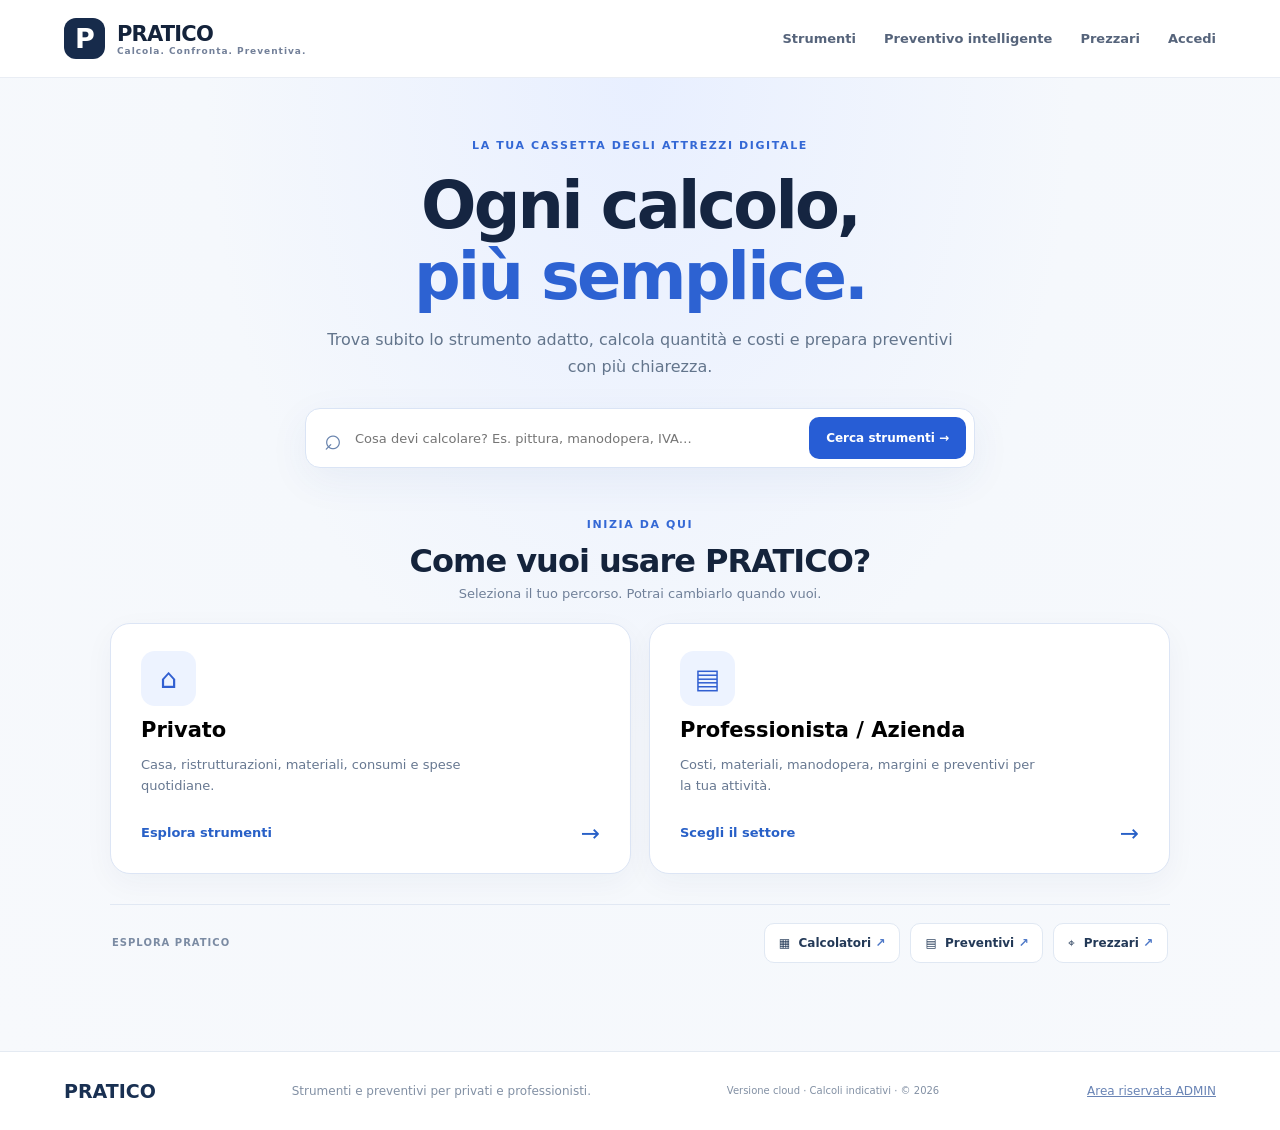
==== commit 08acefe3: "Add files via upload" ====
--- a/index.html
+++ b/index.html
@@ -1,7 +1,11 @@
 <!doctype html><html lang="it"><head><meta charset="UTF-8"><meta name="viewport" content="width=device-width, initial-scale=1"><meta name="theme-color" content="#101c35"><meta name="description" content="PRATICO: calcolatori per privati e professionisti, stime e preventivi guidati."><title>PRATICO | Calcola. Confronta. Preventiva.</title><link rel="stylesheet" href="/style.css"></head><body>
-<header class="top"><a class="brand" href="#home" aria-label="PRATICO home"><span class="mark">P</span><span>PRATICO<small>Calcola. Confronta. Preventiva.</small></span></a><nav aria-label="Navigazione"><a href="#strumenti">Strumenti</a><a href="#preventivo">Preventivo intelligente</a><a href="#prezzi">Prezzari</a><a href="#account" id="navLogin">Accedi</a></nav><button class="menu" id="menu" aria-label="Apri menu">☰</button></header>
-<main><section class="welcome" id="welcome"><div class="welcome-inner"><span class="eyebrow">BENVENUTO SU PRATICO</span><h1>Come vuoi usare PRATICO?</h1><p>Scegli il tuo percorso. Potrai cambiare in qualsiasi momento.</p><div class="persona-grid"><button class="persona" data-persona="privati"><span class="persona-icon">⌂</span><strong>Sono un privato</strong><small>Casa, ristrutturazioni, manutenzione e spese quotidiane</small><span>Continua →</span></button><button class="persona" data-persona="azienda"><span class="persona-icon">▣</span><strong>Sono un professionista / azienda</strong><small>Preventivi, materiali, margini e strumenti per la tua attività</small><span>Continua →</span></button></div></div></section><div id="workspace" hidden><section class="hero" id="home"><div class="eyebrow">LA TUA CASSETTA DEGLI ATTREZZI DIGITALE</div><h1>I tuoi lavori, <em>più semplici.</em></h1><p>Calcola materiali, costi e margini. Prepara preventivi dettagliati per lavori edili, impianti, officine e servizi digitali. Anche se sei un privato.</p><div class="actions"><a class="btn primary" href="#strumenti">Scopri gli strumenti →</a><a class="btn ghost" href="#preventivo">Crea un preventivo</a></div><div class="trust"><span>✓ Calcolatori senza account</span><span>✓ Cloud con Premium</span><span>✓ Prezzi sempre modificabili</span></div></section>
+<header class="top"><a class="brand" href="#home" aria-label="PRATICO home"><span class="mark">P</span><span>PRATICO<small>Calcola. Confronta. Preventiva.</small></span></a><nav aria-label="Navigazione"><a href="#strumenti">Strumenti</a><a href="#preventivo">Preventivo intelligente</a><a href="#prezzi">Prezzari</a><a href="/account.html" id="navLogin">Accedi</a></nav><button class="menu" id="menu" aria-label="Apri menu">☰</button></header>
+<main><section class="welcome" id="welcome" aria-labelledby="welcomeHeading"><div class="welcome-inner">
+<div class="welcome-top"><span class="eyebrow">LA TUA CASSETTA DEGLI ATTREZZI DIGITALE</span><h1 id="welcomeHeading">Ogni calcolo,<br><em>più semplice.</em></h1><p>Trova subito lo strumento adatto, calcola quantità e costi e prepara preventivi con più chiarezza.</p><div class="welcome-search"><span aria-hidden="true">⌕</span><input id="welcomeSearch" type="search" placeholder="Cosa devi calcolare? Es. pittura, manodopera, IVA…" aria-label="Cerca calcolatori"><button id="welcomeSearchGo" type="button">Cerca strumenti →</button></div></div>
+<div class="welcome-choice" id="welcomeChoice"><div class="welcome-heading"><span class="eyebrow">INIZIA DA QUI</span><h2>Come vuoi usare PRATICO?</h2><p>Seleziona il tuo percorso. Potrai cambiarlo quando vuoi.</p></div><div class="persona-grid"><button class="persona" data-persona="privati" type="button"><span class="persona-icon" aria-hidden="true">⌂</span><strong>Privato</strong><small>Casa, ristrutturazioni, materiali, consumi e spese quotidiane.</small><span class="persona-cta">Esplora strumenti <b>→</b></span></button><button class="persona" data-persona="azienda" type="button"><span class="persona-icon" aria-hidden="true">▤</span><strong>Professionista / Azienda</strong><small>Costi, materiali, manodopera, margini e preventivi per la tua attività.</small><span class="persona-cta">Scegli il settore <b>→</b></span></button></div></div>
+<div class="sector-step" id="sectorStep" hidden><div class="sector-head"><button id="sectorBack" class="sector-back" type="button">← Indietro</button><span class="eyebrow">STRUMENTI SU MISURA</span><h2>Di cosa ti occupi?</h2><p>Ti mostreremo solo i calcolatori pertinenti al tuo lavoro.</p></div><div class="sector-grid"><button type="button" data-sector="impianti"><span>⚡</span><strong>Impianti</strong><small>Elettricisti e idraulici</small></button><button type="button" data-sector="finiture"><span>▧</span><strong>Finiture</strong><small>Imbianchini e posatori</small></button><button type="button" data-sector="officine"><span>⚙</span><strong>Officine</strong><small>Riparazioni e manutenzione</small></button><button type="button" data-sector="freelance"><span>⌘</span><strong>Digitale</strong><small>Freelance e consulenti</small></button><button type="button" data-sector="edilizia"><span>▥</span><strong>Edilizia</strong><small>Muratori e imprese</small></button><button type="button" data-sector="all"><span>▦</span><strong>Tutti i settori</strong><small>Accedi al catalogo completo</small></button></div></div>
+<div class="welcome-quick"><span>ESPLORA PRATICO</span><div><a href="#strumenti" data-quick="tools">▦ &nbsp;Calcolatori <b>↗</b></a><a href="#preventivo" data-quick="quote">▤ &nbsp;Preventivi <b>↗</b></a><a href="#prezzi" data-quick="prices">⌖ &nbsp;Prezzari <b>↗</b></a></div></div></div></section><div id="workspace" hidden><section class="hero" id="home"><div class="eyebrow">LA TUA CASSETTA DEGLI ATTREZZI DIGITALE</div><h1>I tuoi lavori, <em>più semplici.</em></h1><p>Calcola materiali, costi e margini. Prepara preventivi dettagliati per lavori edili, impianti, officine e servizi digitali. Anche se sei un privato.</p><div class="actions"><a class="btn primary" href="#strumenti">Scopri gli strumenti →</a><a class="btn ghost" href="#preventivo">Crea un preventivo</a></div><div class="trust"><span>✓ Calcolatori senza account</span><span>✓ Cloud con Premium</span><span>✓ Prezzi con fonti dichiarate</span></div></section>
 <section class="section" id="strumenti"><div class="section-head"><div><span class="eyebrow">STRUMENTI PER OGNI ESIGENZA</span><h2>Scegli la tua categoria</h2><p>Calcolatori pratici con parametri personalizzabili e risultati immediati.</p></div></div><div class="workspace-switch"><button class="btn ghost small" id="changePersona">⇄ Cambia profilo</button><span id="personaLabel"></span></div><div id="categories" class="category-grid"></div><div class="toolbar"><input id="search" type="search" placeholder="Cerca uno strumento, es. pittura, IVA, ricambi…" aria-label="Cerca strumenti"><span id="toolcount"></span></div><div id="tools" class="tool-grid"></div><button class="btn ghost more-tools" id="moreTools" hidden>Mostra altri strumenti ↓</button><div id="toolPanel" class="panel tool-panel" hidden></div></section>
-<section class="section" id="preventivo"><div class="section-head"><div><span class="eyebrow">PREVENTIVO INTELLIGENTE</span><h2>Dal lavoro al preventivo, passo dopo passo.</h2><p>Descrivi il lavoro, indica la zona e le misure. PRATICO cerca i prezzi verificati disponibili e prepara una stima senza chiederti di inventare i costi.</p></div></div><div class="panel guided"><div class="eyebrow">STIMA GUIDATA CON PREZZI TERRITORIALI</div><h3>Di cosa hai bisogno?</h3><p>Compila poche informazioni. Il sistema usa esclusivamente le voci già importate nel database; quando non trova una corrispondenza attendibile lo segnala, senza inventare prezzi.</p><div class="form-grid"><label>Tipo di intervento<select id="gWork"><option value="">Seleziona la lavorazione</option><option value="tinteggiatura">Tinteggiatura</option><option value="intonaco">Intonaco</option><option value="rasatura">Rasatura</option><option value="piastrelle">Posa piastrelle</option><option value="massetto">Massetto</option><option value="muratura">Muratura</option><option value="demolizione">Demolizione</option><option value="impianto elettrico">Impianto elettrico</option><option value="impianto idraulico">Impianto idraulico</option><option value="tagliando">Tagliando auto</option><option value="freni">Freni auto</option><option value="sito web">Sito web</option><option value="social media">Gestione social</option></select></label><label>Regione del lavoro<select id="gRegion"><option value="">Seleziona regione</option></select></label><label>Comune / località<input id="gCity" placeholder="Es. Catanzaro"></label><label>Quantità (unità della voce di prezzo)<input id="gQuantity" type="number" min="0.01" step="any" value="20"></label><label>Dettagli e materiali desiderati<textarea id="gDetails" rows="2" placeholder="Es. pareti interne, due mani, pittura lavabile"></textarea></label></div><div class="actions wrap"><button class="btn primary" id="gEstimate">Calcola stima dalla zona →</button></div><div id="gResult" role="status" aria-live="polite"></div></div><div class="quote-layout"><div class="panel"><div class="steps"><span class="active">1 · Dati</span><span>2 · Lavorazioni</span><span>3 · Riepilogo</span></div><div class="form-grid"><label>Categoria<select id="qCategory"></select></label><label>Località del lavoro<input id="qCity" placeholder="Es. Milano, MI" autocomplete="address-level2"></label><label>Cliente<input id="qClient" placeholder="Nome cliente (facoltativo)"></label><label>Professionista / attività<input id="qBusiness" placeholder="Nome attività (facoltativo)"></label><label>Descrizione lavoro<input id="qTitle" placeholder="Es. Tinteggiatura soggiorno"></label><label>Validità (giorni)<input id="qValidity" type="number" min="1" max="365" value="30"></label></div><div class="notice"><strong>Prezzi locali:</strong> la località viene riportata nel preventivo. Non applichiamo coefficienti geografici inventati. Inserisci prezzi reali o utilizza l'adeguamento manuale, che sarà esplicitato nel documento.</div><div class="subhead"><h3>Voci del preventivo</h3><button class="btn small ghost" id="addLine">+ Aggiungi voce</button></div><div id="lines"></div><div class="form-grid bottom-fields"><label>Trasferta (€)<input id="qTravel" type="number" min="0" step="0.01" value="0"></label><label>Altri costi (€)<input id="qExtra" type="number" min="0" step="0.01" value="0"></label><label>Adeguamento territoriale manuale (%)<input id="qTerritory" type="number" step="0.5" value="0"></label><label>Margine su costi e lavorazioni (%)<input id="qMargin" type="number" min="0" max="95" step="1" value="20"></label><label>IVA (%)<input id="qVat" type="number" min="0" max="100" step="0.5" value="22"></label><label>Acconto richiesto (€)<input id="qDeposit" type="number" min="0" step="0.01" value="0"></label></div><label class="full">Note / condizioni<textarea id="qNotes" rows="3" placeholder="Tempi, esclusioni, condizioni…"></textarea></label><div class="actions wrap"><button class="btn primary" id="saveQuote">Salva nel dispositivo</button><button class="btn ghost" id="printQuote">Stampa / salva PDF</button><button class="btn ghost" id="downloadQuote">Esporta JSON</button><button class="btn subtle" id="resetQuote">Nuovo preventivo</button></div></div><aside class="panel quote-summary"><div class="eyebrow">RIEPILOGO IN TEMPO REALE</div><h3 id="sumTitle">Il tuo preventivo</h3><p id="sumCity" class="muted">Località da indicare</p><div id="sumLines"></div><hr><div class="sum-row"><span>Costi base</span><strong id="sumBase">€ 0,00</strong></div><div class="sum-row"><span>Adeguamento manuale</span><strong id="sumTerritory">€ 0,00</strong></div><div class="sum-row"><span>Margine</span><strong id="sumMargin">€ 0,00</strong></div><div class="sum-row"><span>Imponibile</span><strong id="sumNet">€ 0,00</strong></div><div class="sum-row"><span>IVA</span><strong id="sumVat">€ 0,00</strong></div><div class="total"><span>TOTALE</span><strong id="sumTotal">€ 0,00</strong></div><div class="sum-row"><span>Saldo dopo acconto</span><strong id="sumBalance">€ 0,00</strong></div><p class="fine">Stima economica basata sui dati inseriti, non un listino ufficiale. L'IVA e la conformità fiscale devono essere verificate dall'emittente.</p></aside></div></section>
+<section class="section" id="preventivo"><div class="section-head"><div><span class="eyebrow">PREVENTIVO INTELLIGENTE</span><h2>Dal lavoro al preventivo, passo dopo passo.</h2><p>Descrivi il lavoro, indica la zona e le misure. PRATICO propone fasce di costo indicative, senza chiederti di inserire ogni prezzo a mano.</p></div></div><div class="panel guided"><span class="eyebrow">STIMA GUIDATA · FASCE INDICATIVE</span><h3>Raccontaci cosa vuoi realizzare</h3><p>Inserisci poche informazioni. PRATICO riconosce le lavorazioni più comuni e propone fasce di costo orientative. Sono valori illustrativi, non quotazioni verificate per la tua zona.</p><div class="form-grid"><label>Che lavoro vuoi fare?<textarea id="gDetails" rows="3" placeholder="Es. Voglio intonacare 40 m² di pareti interne e fare la rasatura"></textarea></label><label>Regione del lavoro<select id="gRegion"><option value="">Seleziona regione</option></select></label><label>Comune / località<input id="gCity" placeholder="Es. Catanzaro"></label><label>Superficie o quantità principale<input id="gQuantity" type="number" min="0.01" step="any" placeholder="Es. 40"></label><label>Unità di misura<select id="gUnit"><option value="m²">m² (superficie)</option><option value="m³">m³ (volume)</option><option value="m">m (lunghezza)</option><option value="cad">cad (pezzi/interventi)</option><option value="h">h (ore)</option></select></label></div><div class="actions wrap"><button class="btn primary" id="gEstimate">Calcola una stima indicativa →</button></div><div id="gResult" role="status" aria-live="polite"></div></div><div class="quote-layout"><div class="panel"><div class="steps"><span class="active">1 · Dati</span><span>2 · Lavorazioni</span><span>3 · Riepilogo</span></div><div class="form-grid"><label>Categoria<select id="qCategory"></select></label><label>Località del lavoro<input id="qCity" placeholder="Es. Milano, MI" autocomplete="address-level2"></label><label>Cliente<input id="qClient" placeholder="Nome cliente (facoltativo)"></label><label>Professionista / attività<input id="qBusiness" placeholder="Nome attività (facoltativo)"></label><label>Descrizione lavoro<input id="qTitle" placeholder="Es. Tinteggiatura soggiorno"></label><label>Validità (giorni)<input id="qValidity" type="number" min="1" max="365" value="30"></label></div><div class="notice"><strong>Prezzi locali:</strong> le stime sono indicative e i fattori regionali, quando configurati, sono ipotesi non verificate. Inserisci prezzi reali o utilizza l'adeguamento manuale, che sarà esplicitato nel documento.</div><div class="subhead"><h3>Voci del preventivo</h3><button class="btn small ghost" id="addLine">+ Aggiungi voce</button></div><div id="lines"></div><div class="form-grid bottom-fields"><label>Trasferta (€)<input id="qTravel" type="number" min="0" step="0.01" value="0"></label><label>Altri costi (€)<input id="qExtra" type="number" min="0" step="0.01" value="0"></label><label>Adeguamento territoriale manuale (%)<input id="qTerritory" type="number" step="0.5" value="0"></label><label>Margine su costi e lavorazioni (%)<input id="qMargin" type="number" min="0" max="95" step="1" value="20"></label><label>IVA (%)<input id="qVat" type="number" min="0" max="100" step="0.5" value="22"></label><label>Spese sicurezza / assicurazione (€)<input id="qInsurance" type="number" min="0" step="0.01" value="0"></label><label>Imprevisti (€)<input id="qContingency" type="number" min="0" step="0.01" value="0"></label><label>Sconto generale (€)<input id="qDiscount" type="number" min="0" step="0.01" value="0"></label><label>Bollo / spese fuori base IVA (€)<input id="qStamp" type="number" min="0" step="0.01" value="0"></label><label>Acconto richiesto (€)<input id="qDeposit" type="number" min="0" step="0.01" value="0"></label></div><label class="full">Note / condizioni<textarea id="qNotes" rows="3" placeholder="Tempi, esclusioni, condizioni…"></textarea></label><div class="actions wrap"><button class="btn primary" id="saveCloudQuote">Salva nel mio account Premium</button><button class="btn ghost" id="printQuote">Stampa / salva PDF</button><button class="btn ghost" id="downloadQuote">Esporta JSON</button><button class="btn subtle" id="resetQuote">Nuovo preventivo</button></div></div><aside class="panel quote-summary"><div class="eyebrow">RIEPILOGO IN TEMPO REALE</div><h3 id="sumTitle">Il tuo preventivo</h3><p id="sumCity" class="muted">Località da indicare</p><div id="sumLines"></div><hr><div class="sum-row"><span>Costi base</span><strong id="sumBase">€ 0,00</strong></div><div class="sum-row"><span>Adeguamento manuale</span><strong id="sumTerritory">€ 0,00</strong></div><div class="sum-row"><span>Margine</span><strong id="sumMargin">€ 0,00</strong></div><div class="sum-row"><span>Sconto generale</span><strong id="sumDiscount">€ 0,00</strong></div><div class="sum-row"><span>Spese fuori base IVA</span><strong id="sumStamp">€ 0,00</strong></div><div class="sum-row"><span>Imponibile</span><strong id="sumNet">€ 0,00</strong></div><div class="sum-row"><span>IVA</span><strong id="sumVat">€ 0,00</strong></div><div class="total"><span>TOTALE</span><strong id="sumTotal">€ 0,00</strong></div><div class="sum-row"><span>Saldo dopo acconto</span><strong id="sumBalance">€ 0,00</strong></div><p class="fine">Stima economica basata sui dati inseriti, non un listino ufficiale. L'IVA e la conformità fiscale devono essere verificate dall'emittente.</p></aside></div></section>
 
-<section class="section" id="prezzi"><div class="section-head"><div><span class="eyebrow">PREZZARI TERRITORIALI</span><h2>Prezzi verificati, con fonte consultabile</h2><p>Ricerca le voci ufficiali importate dall'amministratore. Non applichiamo maggiorazioni inventate per città: i prezzi sono riferimenti e non preventivi obbligatori.</p></div></div><div class="panel"><div class="form-grid"><label>Regione<select id="priceRegion"><option>Lombardia</option><option>Calabria</option><option>Lazio</option><option>Piemonte</option><option>Campania</option><option>Veneto</option><option>Emilia-Romagna</option><option>Toscana</option><option>Sicilia</option><option>Puglia</option><option>Abruzzo</option><option>Basilicata</option><option>Friuli-Venezia Giulia</option><option>Liguria</option><option>Marche</option><option>Molise</option><option>Sardegna</option><option>Trentino-Alto Adige</option><option>Umbria</option><option>Valle d'Aosta</option></select></label><label>Categoria<select id="priceCategory"><option value="">Tutte</option><option value="impianti">Impianti</option><option value="finiture">Finiture</option><option value="edilizia">Edilizia</option><option value="officine">Officine</option><option value="freelance">Freelance</option></select></label><label>Descrizione<input id="priceQuery" placeholder="Es. intonaco, cavo, massetto"></label></div><button class="btn primary" id="priceSearchBtn">Cerca prezzi disponibili</button><div id="priceResults" class="saved-list" style="margin-top:18px"></div></div></section><section class="section" id="account"><div class="section-head"><div><span class="eyebrow">AREA RISERVATA</span><h2>Account, Premium e archivio cloud</h2><p id="accountStatus">Caricamento account…</p></div></div><div class="panel"><div id="loginPanel"><div class="form-grid"><label>Email<input type="email" id="email" autocomplete="email"></label><label>Password (almeno 12 caratteri)<input type="password" id="password" autocomplete="current-password"></label></div><div class="actions wrap"><button class="btn primary" id="loginBtn">Accedi</button><button class="btn ghost" id="registerBtn">Registrati</button></div></div><div id="memberPanel" hidden><div class="actions wrap"><button class="btn primary" id="checkoutBtn">Attiva Premium</button><button class="btn ghost" id="portalBtn">Gestisci abbonamento</button><button class="btn ghost" id="logoutBtn">Esci</button></div><p>Premium: archivio cloud dei preventivi. Il pagamento si apre solo quando Stripe è configurato.</p><div class="actions wrap"><button class="btn primary" id="cloudSaveBtn">Salva preventivo corrente nel cloud</button><button class="btn ghost" id="cloudLoadBtn">Carica archivio cloud</button></div><div id="cloudQuotes" class="saved-list"></div></div><section class="section" id="archivio" hidden><div class="section-head"><div><span class="eyebrow">ARCHIVIO LOCALE</span><h2>I tuoi preventivi salvati</h2><p>Restano in questo browser. Esporta una copia: cancellare i dati del browser li elimina.</p></div><div class="actions"><button class="btn ghost small" id="backup">Esporta archivio</button><label class="btn ghost small file-label">Importa archivio<input id="restore" type="file" accept="application/json" hidden></label></div></div><div id="savedQuotes" class="saved-list"></div></section><p id="cloudMessage" role="status" aria-live="polite"></p></div><div class="panel" id="adminPanel" hidden style="margin-top:20px"><h3>Amministrazione</h3><p id="adminStats">Caricamento statistiche…</p><p>Importa solo prezzi verificati e utilizzabili secondo la licenza della fonte. Il formato JSON è documentato nel README.</p><label>Importazione fonte e prezzi (JSON)<textarea id="adminImportJson" rows="7" placeholder="Incolla JSON validato"></textarea></label><button class="btn primary" id="adminImportBtn">Importa prezzi verificati</button></div></section><section class="section info" id="info"><div><span class="eyebrow">TRASPARENZA</span><h2>Numeri chiari, nessun prezzo inventato.</h2><p>PRATICO calcola quantità e importi dai parametri che inserisci. Le formule sono stime operative e non sostituiscono un tecnico abilitato, un prezzario ufficiale o una valutazione professionale.</p></div><div class="info-cards"><div><strong>Prezzi territoriali</strong><p>Località registrata, adeguamento manuale trasparente. Ricerca delle fonti importate con editore, anno e URL; nessuna maggiorazione territoriale inventata.</p></div><div><strong>Privacy</strong><p>I preventivi locali restano nel browser; i preventivi cloud sono salvati su D1 solo su richiesta di un utente Premium.</p></div><div><strong>Premium e pubblicità</strong><p>Stripe e AdSense richiedono configurazione, approvazione e adempimenti privacy.</p></div></div></section></div></main><footer><strong>PRATICO</strong><span>Strumenti e preventivi per privati e professionisti.</span><small>Versione cloud · Calcoli indicativi · © <span id="year"></span></small><a href="#adminAccess" id="adminFooter">Area riservata ADMIN</a></footer><dialog id="adminDialog" class="admin-dialog"><form method="dialog"><button class="dialog-close" aria-label="Chiudi">×</button></form><h3>Accesso amministratore</h3><p>Area riservata. Inserisci la password amministratore configurata su Cloudflare.</p><label>Password ADMIN<input id="adminPassword" type="password" autocomplete="off"></label><button class="btn primary" id="adminLoginBtn">Accedi all'amministrazione</button><p id="adminLoginMessage" role="status"></p></dialog><div id="toast" role="status" aria-live="polite"></div><script type="module" src="/app.js"></script><script type="module" src="/cloud.js"></script></body></html>
+<section class="section" id="prezzi"><div class="section-head"><div><span class="eyebrow">PREZZARI TERRITORIALI</span><h2>Stime per settore e zona</h2><p>Consulta stime indicative. Eventuali fattori territoriali sono ipotesi modificabili dall'ADMIN, non dati certificati.</p></div></div><div class="panel"><div class="form-grid"><label>Regione<select id="priceRegion"><option>Lombardia</option><option>Calabria</option><option>Lazio</option><option>Piemonte</option><option>Campania</option><option>Veneto</option><option>Emilia-Romagna</option><option>Toscana</option><option>Sicilia</option><option>Puglia</option><option>Abruzzo</option><option>Basilicata</option><option>Friuli-Venezia Giulia</option><option>Liguria</option><option>Marche</option><option>Molise</option><option>Sardegna</option><option>Trentino-Alto Adige</option><option>Umbria</option><option>Valle d'Aosta</option></select></label><label>Categoria<select id="priceCategory"><option value="">Tutte</option><option value="impianti">Impianti</option><option value="finiture">Finiture</option><option value="edilizia">Edilizia</option><option value="officine">Officine</option><option value="freelance">Freelance</option></select></label><label>Descrizione<input id="priceQuery" placeholder="Es. intonaco, cavo, massetto"></label></div><button class="btn primary" id="priceSearchBtn">Cerca stime indicative</button><div id="priceResults" class="saved-list" style="margin-top:18px"></div></div></section><div id="praticoAdInline" class="panel" hidden aria-label="Spazio pubblicitario" style="margin:24px auto;max-width:980px;text-align:center"></div><section class="section info" id="info"><div><span class="eyebrow">TRASPARENZA</span><h2>Stime trasparenti, sempre modificabili.</h2><p>PRATICO calcola quantità e importi dai parametri che inserisci. Le formule e i prezzi dimostrativi sono indicativi e non sostituiscono un tecnico abilitato o un preventivo professionale.</p></div><div class="info-cards"><div><strong>Prezzi territoriali</strong><p>Località registrata, adeguamento manuale trasparente. Fasce illustrative non certificate, senza maggiorazioni territoriali arbitrarie.</p></div><div><strong>Privacy</strong><p>I preventivi locali restano nel browser; i preventivi cloud sono salvati su D1 solo su richiesta di un utente Premium.</p></div><div><strong>Premium e pubblicità</strong><p>Stripe e AdSense richiedono configurazione, approvazione e adempimenti privacy.</p></div></div></section></div></main><footer><strong>PRATICO</strong><span>Strumenti e preventivi per privati e professionisti.</span><small>Versione cloud · Calcoli indicativi · © <span id="year"></span></small><a href="/account.html?admin=1" id="adminFooter">Area riservata ADMIN</a></footer><dialog id="praticoAdPopup"><form method="dialog"><button aria-label="Chiudi">Chiudi ×</button></form><div id="praticoAdPopupSlot"></div></dialog><div id="toast" role="status" aria-live="polite"></div><script type="module" src="/app.js"></script><script type="module" src="/cloud.js"></script></body></html>
--- a/style.css
+++ b/style.css
@@ -3,3 +3,15 @@
 
 /* PRATICO 2: onboarding, grouped calculators, guided estimate */
 .welcome{min-height:calc(100vh - 80px);display:grid;place-items:center;padding:60px 22px;background:radial-gradient(circle at top,#eaf0ff,#f7f9fc 65%)}.welcome-inner{width:min(940px,100%);text-align:center}.welcome h1{font-size:clamp(32px,5vw,58px);letter-spacing:-2px;margin:16px 0}.welcome p{color:#677891}.persona-grid{display:grid;grid-template-columns:1fr 1fr;gap:22px;margin-top:38px}.persona{background:white;border:1px solid #dce5f5;border-radius:24px;padding:36px 28px;text-align:left;display:flex;flex-direction:column;gap:16px;box-shadow:0 18px 48px #1d366012;min-height:260px;transition:transform .2s,border-color .2s}.persona:hover{transform:translateY(-4px);border-color:#3971df}.persona-icon{font-size:42px;color:#315fd1}.persona strong{font-size:23px;line-height:1.3}.persona small{color:#677891;font-size:14px;line-height:1.6}.persona>span:last-child{color:#2860c7;font-weight:750;margin-top:auto}.workspace-switch{display:flex;gap:16px;align-items:center;margin:18px 0}.workspace-switch span{font-size:13px;color:#68778c}.more-tools{display:flex;margin:24px auto}.guided{margin-bottom:25px}.guided>p{color:#68778c}.guided-result{border:1px solid #dce5f5;border-radius:12px;padding:14px;margin:12px 0;display:flex;flex-wrap:wrap;align-items:center;gap:12px}.guided-result strong{width:100%}.guided-result p{color:#68778c;margin:0;flex:1}.guided-result a{color:#2762d0;text-decoration:underline;font-size:13px}.admin-dialog{border:1px solid #dce5f5;border-radius:20px;padding:30px;max-width:min(450px,90vw);box-shadow:0 20px 70px #14233b55}.admin-dialog::backdrop{background:#14233b99}.admin-dialog label{display:grid;gap:8px;margin:20px 0}.dialog-close{float:right;background:transparent;border:0;font-size:25px}footer a{color:#6984b5;font-size:12px;text-decoration:underline;margin-left:12px}[hidden]{display:none!important}@media(max-width:700px){.persona-grid{grid-template-columns:1fr}.persona{min-height:205px;padding:25px}.welcome{padding:35px 18px}}
+
+/* Account indipendente e riepilogo guidato */
+.account-main{max-width:1050px;margin:0 auto;min-height:70vh;padding:35px 18px}.account-main .section{padding:40px 0}.account-main .panel{margin-top:18px}.guided .form-grid label:first-child{grid-column:1/-1}.guided textarea{margin-top:8px}.estimate-warning{border-left:3px solid #db8a31;background:#fff8ed;padding:12px;border-radius:8px;font-size:13px}.estimate-summary{padding:17px;background:#edf4ff;border-radius:12px;margin:18px 0;font-weight:700}.guided h4{margin:20px 0 8px}.guided select{margin-top:8px}.guided label{display:block;font-size:13px;font-weight:650}.account-main .section-head{margin-bottom:25px}
+
+/* PRATICO 2.1 – righe di preventivo e accessibilità responsive */
+.line{display:flex;flex-wrap:wrap;gap:8px;align-items:center}.line .desc{flex:2 1 190px;min-width:150px}.line .qty,.line .unit,.line .discount{flex:1 1 85px;min-width:75px}.line .discount-type{flex:1 1 105px;min-width:100px}.line>button{flex:0 0 38px}.line input,.line select{max-width:100%}@media(max-width:620px){.line{border:1px solid #dde4ee;padding:12px;border-radius:12px;margin-bottom:12px}.line .desc{flex-basis:100%}}
+
+/* PRATICO Home 4.0 */
+.welcome{min-height:calc(100vh - 80px);display:block;padding:56px 22px 70px;background:radial-gradient(ellipse at 50% 0%,#e8efff 0%,#f5f8fc 48%,#f7f9fc 100%)}
+.welcome-inner{width:min(1060px,100%);margin:auto;text-align:left}.welcome-top{text-align:center;max-width:760px;margin:auto}.welcome-top h1{font-size:clamp(39px,5.1vw,67px);line-height:1.09;letter-spacing:-2.8px;margin:17px 0 15px;color:#152541}.welcome-top h1 em{font-style:normal;color:#2d62d2}.welcome-top>p{font-size:16px;line-height:1.65;max-width:650px;margin:0 auto;color:#63758c}.welcome-search{display:flex;align-items:center;gap:10px;background:#fff;padding:8px 8px 8px 18px;border:1px solid #dae4f5;border-radius:15px;box-shadow:0 12px 40px #2b4f8d10;max-width:670px;margin:28px auto 0}.welcome-search>span{font-size:30px;color:#6883ad}.welcome-search input{border:0;box-shadow:none!important;background:transparent;flex:1;min-width:0;padding:10px 3px;font-size:13px}.welcome-search button{border:0;border-radius:10px;background:#275dd5;color:#fff;font-weight:750;font-size:12px;padding:14px 17px;white-space:nowrap;cursor:pointer}.welcome-choice{margin-top:45px}.welcome-heading{text-align:center}.welcome-heading h2,.sector-head h2{font-size:clamp(23px,3vw,32px);letter-spacing:-1px;margin:10px 0 6px}.welcome-heading p,.sector-head p{font-size:13px;color:#708099;margin:0}.persona-grid{margin-top:22px;gap:18px}.persona{border-radius:20px;min-height:235px;padding:27px 30px;gap:11px;box-shadow:0 9px 30px #1d36600b}.persona-icon{font-size:27px;background:#edf3ff;width:55px;height:55px;display:grid;place-items:center;border-radius:14px}.persona strong{font-size:21px}.persona small{font-size:13px;max-width:360px}.persona .persona-cta{display:flex;align-items:center;justify-content:space-between;width:100%;margin-top:auto;padding-top:12px;font-size:13px;font-weight:750;color:#2860c7}.persona-cta b{font-size:23px;font-weight:400}.welcome-quick{display:flex;align-items:center;justify-content:space-between;gap:20px;margin-top:30px;padding:18px 2px;border-top:1px solid #e1e8f3}.welcome-quick>span{font-size:10px;letter-spacing:1px;font-weight:800;color:#7b8ba3}.welcome-quick>div{display:flex;gap:10px;flex-wrap:wrap}.welcome-quick a{padding:12px 14px;background:white;border:1px solid #e0e8f3;border-radius:10px;text-decoration:none;font-size:12px;color:#233957;font-weight:700}.welcome-quick a:hover{border-color:#80a3e5}.welcome-quick a b{color:#4c77c7}.sector-step{max-width:960px;margin:38px auto 0}.sector-head{text-align:center}.sector-back{display:block;margin:0 0 6px;background:transparent;border:0;color:#365d9d;cursor:pointer;font-weight:700;padding:8px}.sector-grid{display:grid;grid-template-columns:repeat(3,1fr);gap:13px;margin-top:25px}.sector-grid button{background:white;border:1px solid #dae4f4;border-radius:16px;min-height:150px;text-align:left;padding:22px;display:flex;flex-direction:column;align-items:start;gap:10px;cursor:pointer;transition:.2s}.sector-grid button:hover{border-color:#3971df;box-shadow:0 8px 25px #24488215;transform:translateY(-2px)}.sector-grid button>span{font-size:25px;color:#295ecb}.sector-grid strong{font-size:16px;color:#172844}.sector-grid small{color:#73839a;font-size:12px}#sectorStep[hidden],#welcomeChoice[hidden]{display:none!important}
+@media(max-width:720px){.welcome{padding:38px 16px 48px}.welcome-top h1{letter-spacing:-1.7px}.welcome-top>p{font-size:14px}.welcome-search{padding:7px 7px 7px 12px;gap:6px}.welcome-search button{font-size:11px;padding:13px 10px}.welcome-search input{font-size:12px}.persona-grid{grid-template-columns:1fr;gap:12px}.persona{min-height:182px;padding:20px 22px}.persona strong{font-size:18px}.persona-icon{font-size:24px;width:44px;height:44px}.welcome-choice{margin-top:35px}.welcome-quick{align-items:start;flex-direction:column}.welcome-quick>div{display:grid;grid-template-columns:repeat(3,1fr);width:100%;gap:6px}.welcome-quick a{font-size:10px;padding:10px 7px;text-align:center}.sector-grid{grid-template-columns:repeat(2,minmax(0,1fr));gap:9px}.sector-grid button{min-height:135px;padding:15px}.sector-grid strong{font-size:13px}.sector-grid small{font-size:11px}}
+@media(max-width:380px){.welcome-search{flex-wrap:wrap}.welcome-search button{width:100%}.welcome-quick>div{grid-template-columns:1fr}}
